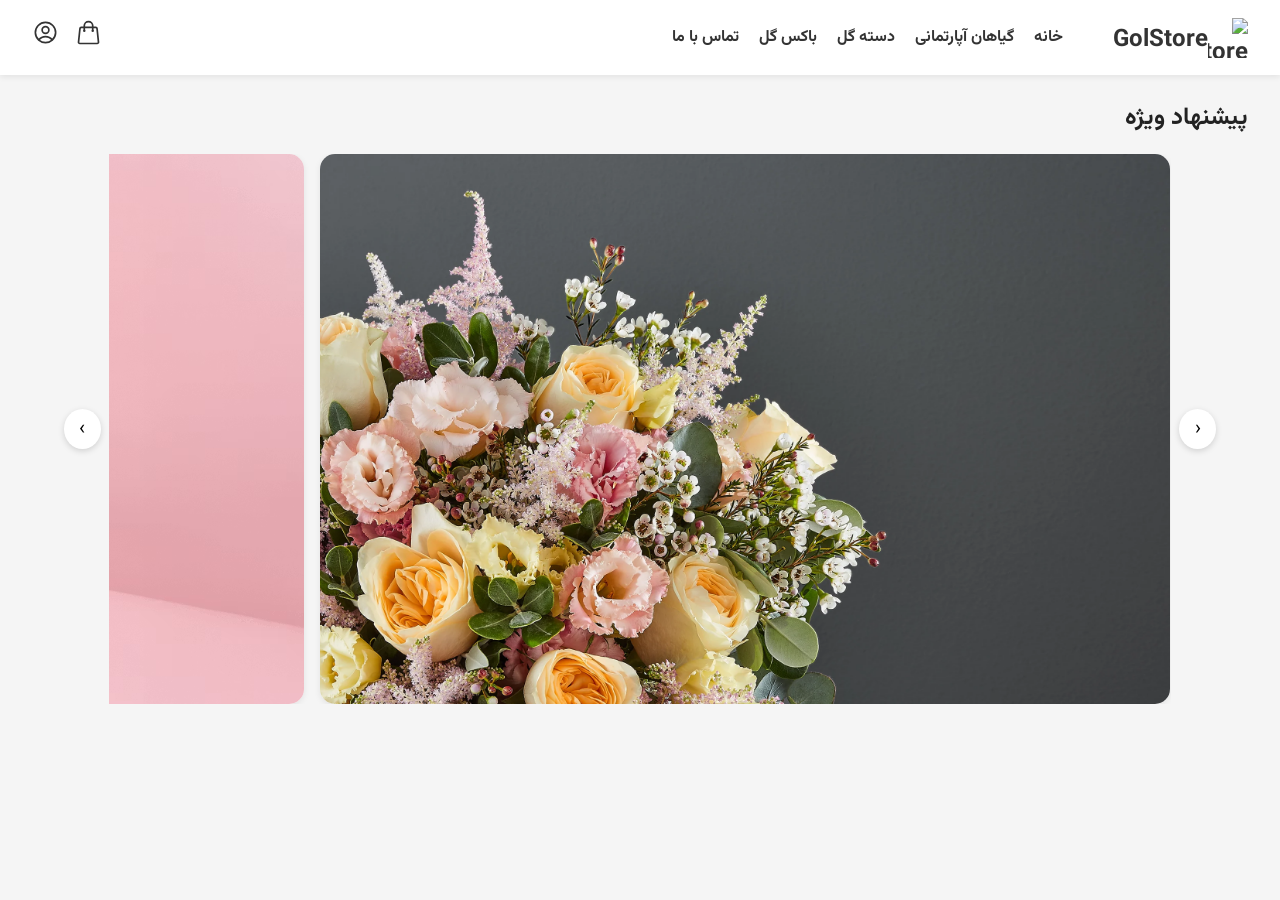
==== frontend/index.html @ 4d9e39e8 "add image" ====
<!DOCTYPE html>
<html lang="fa" dir="rtl">

<head>
   <meta charset="UTF-8">
   <title>GolStore</title>
   <link rel="stylesheet" href="css/style.css">
   <link rel="stylesheet" href="css/header.css">
   <link rel="stylesheet" href="css/slider.css">
</head>

<body id="IndexBody">

   <!-- Header -->
   <div id="header-placeholder"></div>

   <!-- main -->
   <main>
      <h2 class="section-title">پیشنهاد ویژه</h2>

      <div class="slider-wrapper">
         <button id="nextBtn" class="slider-btn">‹</button>

         <div class="slider" id="mySlider">
            <div class="slider-item">
               <img class="slider-img" src="image/poster/55184133551_9d38fe3991_o.jpg" alt="">
            </div>
            <div class="slider-item">
               <img class="slider-img" src="image/poster/floom-mothers-day-banner.png" alt="">
            </div>
            <div class="slider-item">
               <img class="slider-img" src="image/poster/DESKTOP_1.jpg" alt="">
            </div>
            <div class="slider-item">
               <img class="slider-img" src="./image/poster/55184133551_9d38fe3991_o.jpg" alt="">
            </div>
            <div class="slider-item">
               <img class="slider-img" src="./image/poster/55184133551_9d38fe3991_o.jpg" alt="">
            </div>
         </div>

         <button id="prevBtn" class="slider-btn">›</button>
      </div>
   </main>

   <script src="js/main.js"></script>
   <script src="js/slider.js"></script>
</body>

</html>
---- frontend/css/style.css ----
* {
   margin: 0;
   padding: 0;
   box-sizing: border-box;
   font-family: "Vazirmatn", sans-serif;

}

html,
body {
   width: 100%;
   min-height: 100vh;
}

body {
   direction: rtl;
   background-color: #f5f5f5;
   color: #222;
   line-height: 1.6;
}

a {
   text-decoration: none;
   color: inherit;
}

ul,
ol {
   list-style: none;
}

img {
   max-width: 100%;
   display: block;
}

button {
   cursor: pointer;
   border: none;
   font-family: inherit;
}


main {
   padding: 24px 32px;
}



@font-face {
   font-family: "Vazirmatn";
   src: url("../assets/fonts/Vazirmatn-Regular.woff2") format("woff2");
   font-weight: 400;
   font-style: normal;
   font-display: swap;
}

@font-face {
   font-family: "Vazirmatn";
   src: url("../assets/fonts/Vazirmatn-Medium.woff2") format("woff2");
   font-weight: 500;
   font-style: normal;
   font-display: swap;
}

@font-face {
   font-family: "Vazirmatn";
   src: url("../assets/fonts/Vazirmatn-Bold.woff2") format("woff2");
   font-weight: 700;
   font-style: normal;
   font-display: swap;
}
---- frontend/css/header.css ----
.site-header {
   display: flex;
   justify-content: space-between;
   align-items: center;
   padding: 16px 32px;
   background-color: #ffffff;
   box-shadow: 0 2px 6px rgba(0, 0, 0, 0.08);
}

.headerIcons {
   width: 27px;
   height: 27px;
   color: #333333;
   transition: color 0.3s ease;
}

.headerIconsContainer {
   display: flex;
   align-items: center;
   gap: 16px;
}

.headerLogoAndLinkContainer{
   display: flex;
   align-items: center;
   gap: 50px;
}

.headerLinksContainer{
   display: flex;
   align-items: center;
   gap: 20px;
   font-weight: bold;
}

.headerLink{
   font-size: 16px;
   color: #333333;
   transition: color 0.3s ease;
}
.headerLink:hover{
   color: #a90b23;
}

.logoText{
   display: flex;
   align-items: center;
   justify-content: center;
   font-size: 24px;
   font-weight: bold;
   color: #333333;
   padding-top: 5px;
}


.logo{
   display: flex;
   align-items: center;
   align-content: center;
   justify-content: center;
   font-size: 24px;
   font-weight: bold;
   color: #333333;
   display: flex;
   align-items: center;
}
.logo:hover{
   color: #a90b23;
}

.logoImage{
   width: 40px;
   height: 40px;
}
---- frontend/css/slider.css ----
.section-title{
   font-size: 24px;
   font-weight: 700;
}

.slider {
   width: 100%;
   display: flex;
   overflow-x: auto;
   scroll-snap-type: x mandatory;
   gap: 16px;
   padding: 16px 62px;
}

.slider-item {
   flex: 0 0 auto;
   width: 80%;
   height: 550px;
   scroll-snap-align: center;
   background-color: #fff;
   border-radius: 15px;
   box-shadow: 0 2px 6px rgba(0, 0, 0, 0.08);
}

.slider-wrapper {
  display: flex;
  align-items: center;
  gap: 8px;
  padding: 16px 32px;
}

.slider-btn {
  
  width: 40px;
  height: 40px;
  border-radius: 50%;
  background-color: #fff;
  box-shadow: 0 2px 6px rgba(0,0,0,0.15);
  font-size: 20px;
}

.slider {
  padding: 0;
}



/* --------- */



.slider-img{
   width: 100%;
   height: 100%;
   object-fit: cover;
   border-radius: 15px;
}
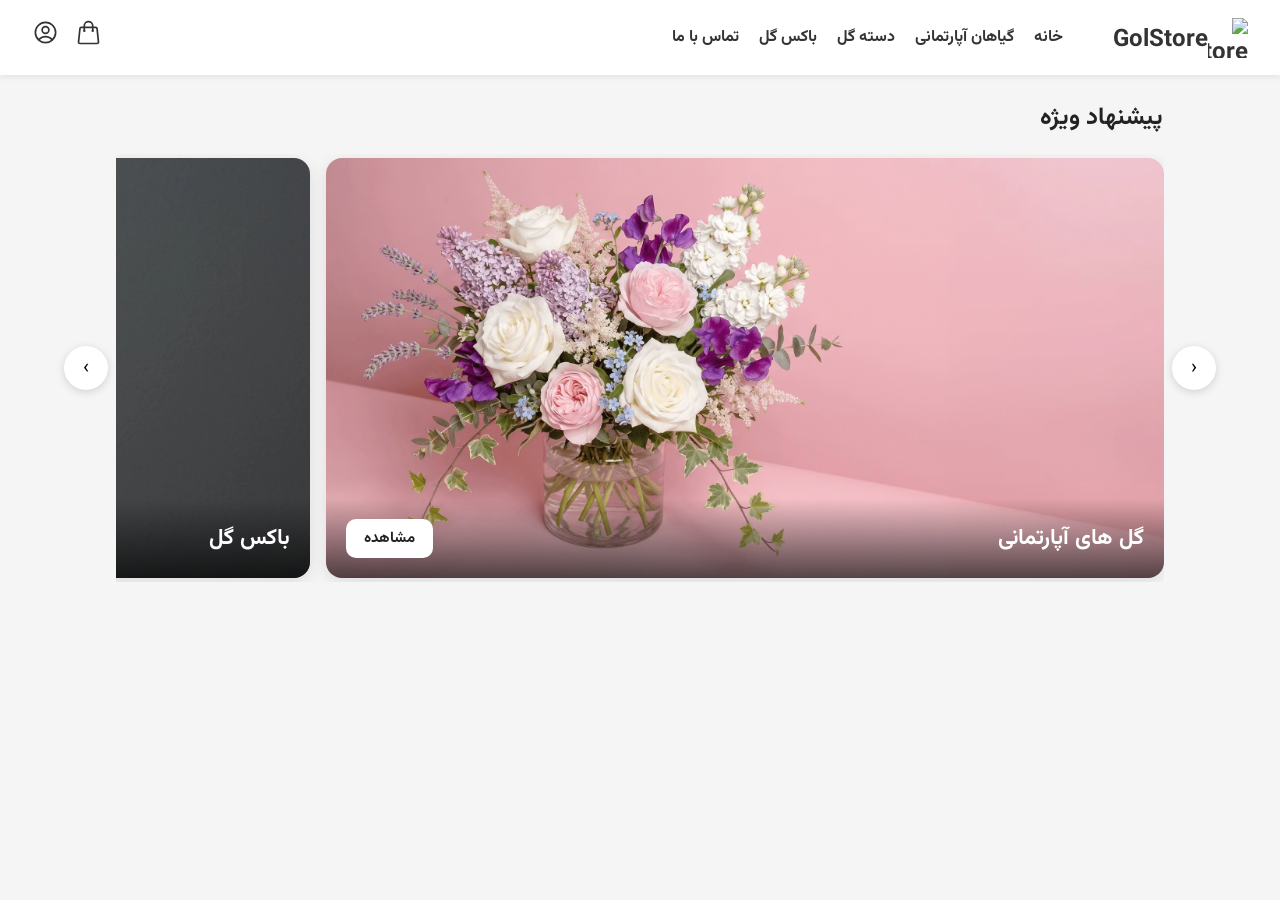
==== commit 690b66b8: "commit" ====
--- a/frontend/index.html
+++ b/frontend/index.html
@@ -17,28 +17,31 @@
    <!-- main -->
    <main>
       <h2 class="section-title">پیشنهاد ویژه</h2>
-
       <div class="slider-wrapper">
          <button id="nextBtn" class="slider-btn">‹</button>
-
          <div class="slider" id="mySlider">
             <div class="slider-item">
-               <img class="slider-img" src="image/poster/55184133551_9d38fe3991_o.jpg" alt="">
+               <img class="slider-img" src="image/poster/1.png" alt="">
+               <div class="slider-item-content">
+                  <p>گل های آپارتمانی</p>
+                  <button class="slider-img-btn">مشاهده</button>
+               </div>
             </div>
             <div class="slider-item">
-               <img class="slider-img" src="image/poster/floom-mothers-day-banner.png" alt="">
+               <img class="slider-img" src="image/poster/2.jpg" alt="">
+               <div class="slider-item-content">
+                  <p>باکس گل</p>
+                  <button class="slider-img-btn">مشاهده</button>
+               </div>
             </div>
             <div class="slider-item">
-               <img class="slider-img" src="image/poster/DESKTOP_1.jpg" alt="">
-            </div>
-            <div class="slider-item">
-               <img class="slider-img" src="./image/poster/55184133551_9d38fe3991_o.jpg" alt="">
-            </div>
-            <div class="slider-item">
-               <img class="slider-img" src="./image/poster/55184133551_9d38fe3991_o.jpg" alt="">
+               <img class="slider-img" src="image/poster/3.png" alt="">
+               <div class="slider-item-content">
+                  <p>همه محصولات</p>
+                  <button class="slider-img-btn">مشاهده</button>
+               </div>
             </div>
          </div>
-
          <button id="prevBtn" class="slider-btn">›</button>
       </div>
    </main>
--- a/frontend/css/slider.css
+++ b/frontend/css/slider.css
@@ -1,25 +1,7 @@
-.section-title{
-   font-size: 24px;
-   font-weight: 700;
-}
-
-.slider {
-   width: 100%;
-   display: flex;
-   overflow-x: auto;
-   scroll-snap-type: x mandatory;
-   gap: 16px;
-   padding: 16px 62px;
-}
-
-.slider-item {
-   flex: 0 0 auto;
-   width: 80%;
-   height: 550px;
-   scroll-snap-align: center;
-   background-color: #fff;
-   border-radius: 15px;
-   box-shadow: 0 2px 6px rgba(0, 0, 0, 0.08);
+.section-title {
+  font-size: 24px;
+  font-weight: 700;
+  padding: 0 85px;
 }
 
 .slider-wrapper {
@@ -29,29 +11,92 @@
   padding: 16px 32px;
 }
 
-.slider-btn {
-  
-  width: 40px;
-  height: 40px;
-  border-radius: 50%;
-  background-color: #fff;
-  box-shadow: 0 2px 6px rgba(0,0,0,0.15);
-  font-size: 20px;
+.slider {
+  width: 100%;
+  display: flex;
+  overflow-x: auto;
+  scroll-snap-type: x mandatory;
+  gap: 16px;
+  padding: 4px 0;
+  scrollbar-width: none; /* فایرفاکس: مخفی کردن اسکرول‌بار */
 }
 
-.slider {
-  padding: 0;
+.slider::-webkit-scrollbar {
+  display: none; /* کروم/سافاری: مخفی کردن اسکرول‌بار */
 }
 
+.slider-item {
+  overflow: hidden;
+  position: relative;
+  flex: 0 0 auto;
+  width: 80%;
+  height: 420px;
+  scroll-snap-align: center;
+  background-color: #fff;
+  border-radius: 16px;
+  box-shadow: 0 4px 16px rgba(0, 0, 0, 0.1);
+  transition: transform 0.3s ease, box-shadow 0.3s ease;
+}
 
+.slider-item:hover {
+  transform: translateY(-4px);
+  box-shadow: 0 8px 24px rgba(0, 0, 0, 0.16);
+}
 
-/* --------- */
+.slider-img {
+  width: 100%;
+  height: 100%;
+  object-fit: cover;
+  display: block;
+}
 
+.slider-item-content {
+  position: absolute;
+  bottom: 0;
+  left: 0;
+  right: 0;
+  display: flex;
+  align-items: center;
+  justify-content: space-between;
+  gap: 12px;
+  padding: 20px;
+  background: linear-gradient(to top, rgba(0, 0, 0, 0.65) 0%, rgba(0, 0, 0, 0) 100%);
+}
 
+.slider-item-content p {
+  font-size: 22px;
+  font-weight: 600;
+  color: #ffffff;
+  margin: 0;
+}
 
-.slider-img{
-   width: 100%;
-   height: 100%;
-   object-fit: cover;
-   border-radius: 15px;
+.slider-img-btn {
+  flex-shrink: 0;
+  background-color: #ffffff;
+  color: #222;
+  font-size: 15px;
+  font-weight: 600;
+  border-radius: 10px;
+  padding: 8px 18px;
+  transition: background-color 0.2s ease;
+}
+
+.slider-img-btn:hover {
+  background-color: #eeeeee;
+}
+
+.slider-btn {
+  flex-shrink: 0;
+  width: 44px;
+  height: 44px;
+  border-radius: 50%;
+  background-color: #ffffff;
+  box-shadow: 0 2px 8px rgba(0, 0, 0, 0.15);
+  font-size: 20px;
+  transition: background-color 0.2s ease, transform 0.15s ease;
+}
+
+.slider-btn:hover {
+  background-color: #f0f0f0;
+  transform: scale(1.05);
 }
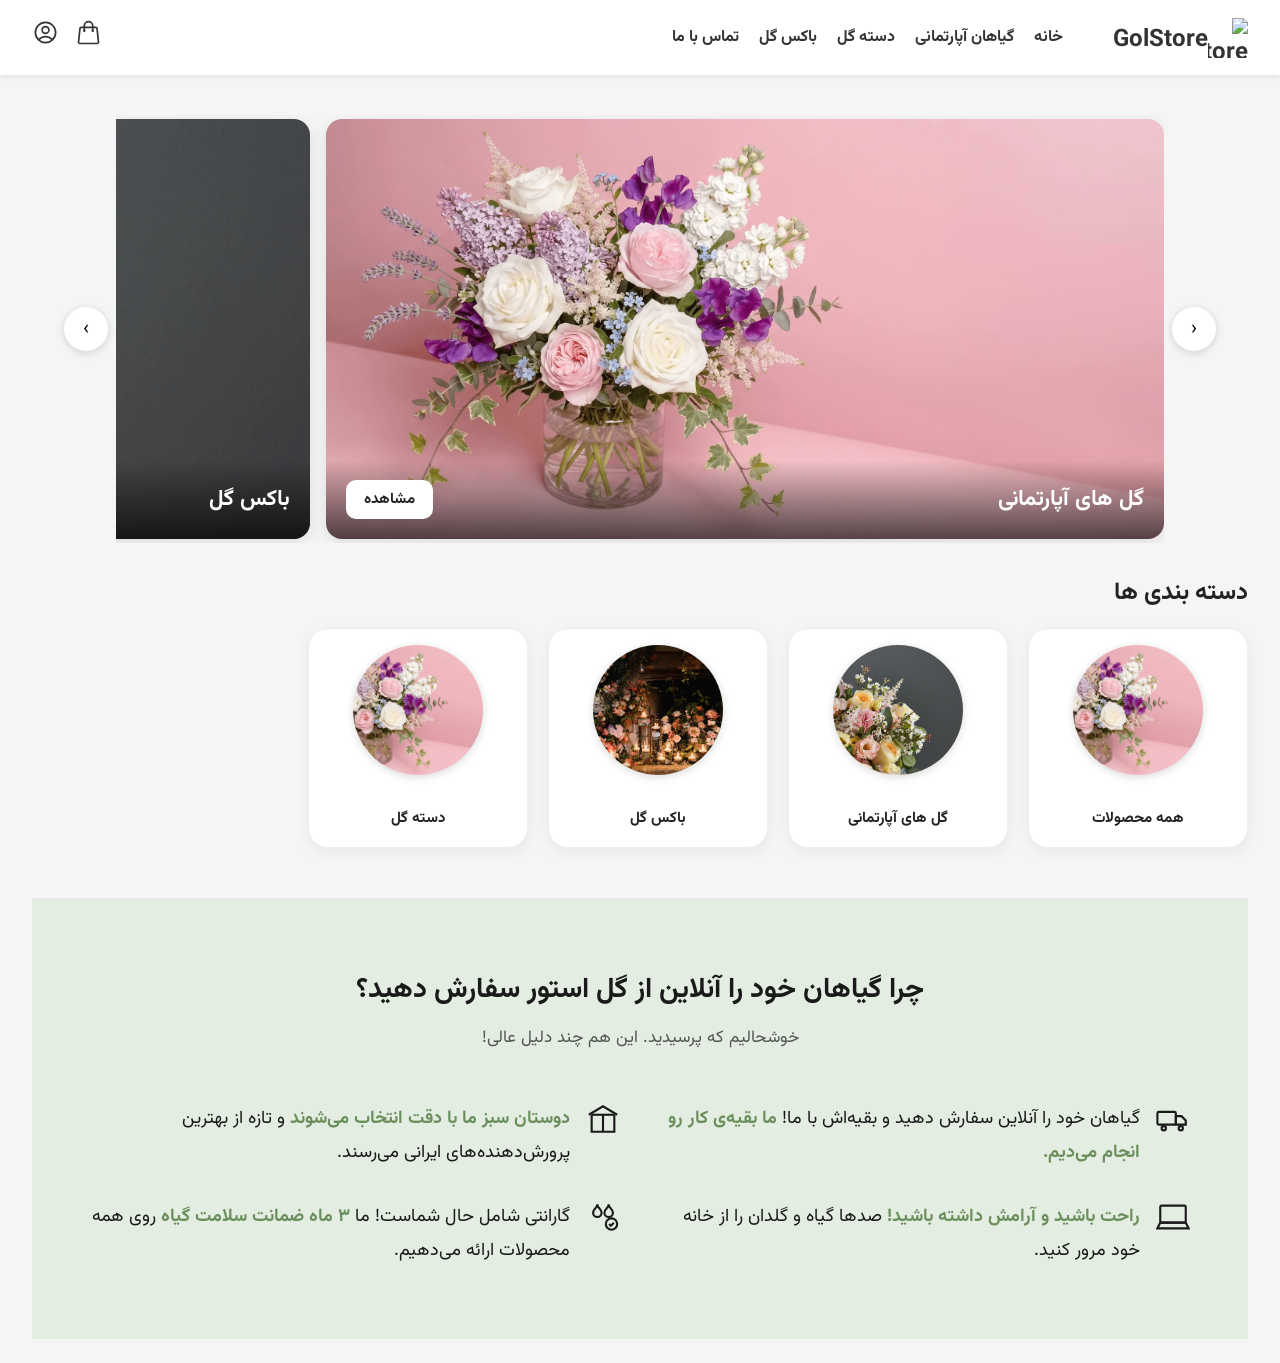
==== commit 79f97718: "commit" ====
--- a/frontend/index.html
+++ b/frontend/index.html
@@ -7,6 +7,8 @@
    <link rel="stylesheet" href="css/style.css">
    <link rel="stylesheet" href="css/header.css">
    <link rel="stylesheet" href="css/slider.css">
+   <link rel="stylesheet" href="css/categories.css">
+   <link rel="stylesheet" href="css/whySection.css">
 </head>
 
 <body id="IndexBody">
@@ -16,7 +18,7 @@
 
    <!-- main -->
    <main>
-      <h2 class="section-title">پیشنهاد ویژه</h2>
+      <!-- slider -->
       <div class="slider-wrapper">
          <button id="nextBtn" class="slider-btn">‹</button>
          <div class="slider" id="mySlider">
@@ -44,6 +46,100 @@
          </div>
          <button id="prevBtn" class="slider-btn">›</button>
       </div>
+
+      <!-- Categories -->
+      <h3 class="section-title">دسته بندی ها</h3>
+      <div class="CategoriesContainer">
+         <div class="category">
+            <img class="CategoriesImg" src="image/poster/1.png" alt="">
+            <p class="CategoriesTitle">همه محصولات</p>
+         </div>
+         <div class="category">
+            <img class="CategoriesImg" src="image/poster/2.jpg" alt="">
+            <p class="CategoriesTitle">گل های آپارتمانی</p>
+         </div>
+         <div class="category">
+            <img class="CategoriesImg" src="image/poster/3.png" alt="">
+            <p class="CategoriesTitle">باکس گل</p>
+         </div>
+         <div class="category">
+            <img class="CategoriesImg" src="image/poster/1.png" alt="">
+            <p class="CategoriesTitle">دسته گل</p>
+         </div>
+      </div>
+
+      <!-- Best-selling -->
+       <div>
+         
+       </div>
+
+      <!-- Why section -->
+      <div class="WhyContainer">
+         <div class="WhyTitle">
+            <h3>چرا گیاهان خود را آنلاین از گل استور سفارش دهید؟</h3>
+            <p>خوشحالیم که پرسیدید. این هم چند دلیل عالی!</p>
+         </div>
+
+         <div class="WhyDescriptionContainer">
+
+            <div class="WhyRow">
+               <div class="WhyItem">
+                  <div class="WhyIcon">
+                     <svg viewBox="0 0 24 24" fill="none" stroke="currentColor" stroke-width="1.5">
+                        <rect x="1" y="7" width="13" height="9" rx="1" />
+                        <path d="M14 10h4l3 3v3h-7z" />
+                        <circle cx="5.5" cy="18.5" r="1.5" />
+                        <circle cx="17.5" cy="18.5" r="1.5" />
+                     </svg>
+                  </div>
+                  <p class="WhyText"> گیاهان خود را آنلاین سفارش دهید و بقیه‌اش با ما! <span
+                        class="highlight">ما بقیه‌ی کار رو انجام می‌دیم.</span></p>
+               </div>
+
+               <div class="WhyItem">
+                  <div class="WhyIcon">
+                     <svg viewBox="0 0 24 24" fill="none" stroke="currentColor" stroke-width="1.5">
+                        <path d="M2 9L12 3l10 6" />
+                        <path d="M4 9v12h16V9" />
+                        <path d="M12 9v12" />
+                        <path d="M4 9h16" />
+                     </svg>
+                  </div>
+                  <p class="WhyText"><span class="highlight">دوستان سبز ما با دقت انتخاب می‌شوند</span> و تازه از بهترین
+                     پرورش‌دهنده‌های ایرانی می‌رسند.</p>
+               </div>
+            </div>
+
+            <div class="WhyRow">
+               <div class="WhyItem">
+                  <div class="WhyIcon">
+                     <svg viewBox="0 0 24 24" fill="none" stroke="currentColor" stroke-width="1.5">
+                        <rect x="3" y="4" width="18" height="12" rx="1" />
+                        <path d="M1 20h22l-2-4H3z" />
+                     </svg>
+                  </div>
+                  <p class="WhyText"><span class="highlight">راحت باشید و آرامش داشته باشید!</span> صدها گیاه و گلدان را
+                     از خانه خود مرور کنید.</p>
+               </div>
+
+               <div class="WhyItem">
+                  <div class="WhyIcon">
+                     <svg viewBox="0 0 24 24" fill="none" stroke="currentColor" stroke-width="1.5">
+                        <path d="M8 3c0 3-3 3-3 6a3 3 0 006 0c0-3-3-3-3-6z" />
+                        <path d="M16 3c0 3-3 3-3 6a3 3 0 006 0c0-3-3-3-3-6z" />
+                        <circle cx="18" cy="17" r="4" />
+                        <path d="M16.3 17l1.2 1.2 2.2-2.2" />
+                     </svg>
+                  </div>
+                  <p class="WhyText">گارانتی شامل حال شماست! ما <span class="highlight">۳ ماه ضمانت سلامت گیاه</span>
+                     روی همه محصولات ارائه می‌دهیم.</p>
+               </div>
+            </div>
+
+         </div>
+      </div>
+
+
    </main>
 
    <script src="js/main.js"></script>
--- a/frontend/css/style.css
+++ b/frontend/css/style.css
@@ -45,6 +45,11 @@
    padding: 24px 32px;
 }
 
+.section-title {
+  font-size: 24px;
+  font-weight: 700;
+  padding: 15px 0;
+}
 
 
 @font-face {
--- a/frontend/css/slider.css
+++ b/frontend/css/slider.css
@@ -1,8 +1,4 @@
-.section-title {
-  font-size: 24px;
-  font-weight: 700;
-  padding: 0 85px;
-}
+
 
 .slider-wrapper {
   display: flex;
--- a/frontend/css/categories.css
+++ b/frontend/css/categories.css
@@ -0,0 +1,42 @@
+.CategoriesContainer {
+   display: flex;
+   flex-wrap: wrap;
+   gap: 20px;
+   justify-content: start;
+}
+
+.category {
+   background: #fff;
+   border: 1px solid #eee;
+   border-radius: 20px;
+   width: 220px;
+   height: 220px;
+   display: flex;
+   flex-direction: column;
+   justify-content: space-around;
+   align-items: center;
+   box-shadow: 0 4px 15px rgba(0, 0, 0, 0.06);
+   transition: transform 0.25s ease, box-shadow 0.25s ease;
+}
+
+.category:hover {
+   transform: translateY(-6px);
+   box-shadow: 0 10px 25px rgba(0, 0, 0, 0.12);
+}
+
+.CategoriesImg {
+   border: none;
+   object-fit: cover;
+   width: 130px;
+   height: 130px;
+   border-radius: 50%;
+   box-shadow: 0 2px 8px rgba(0, 0, 0, 0.15);
+}
+
+.CategoriesTitle {
+   text-align: center;
+   font-weight: 600;
+   font-size: 15px;
+   color: #222;
+   margin: 0;
+}
--- a/frontend/css/whySection.css
+++ b/frontend/css/whySection.css
@@ -0,0 +1,69 @@
+.WhyContainer {
+   direction: rtl;
+   background: #e3ede2;
+   padding: 70px 30px;
+   text-align: center;
+   margin-top: 50px;
+}
+
+.WhyTitle h3 {
+   font-size: 28px;
+   font-weight: 800;
+   color: #1a1a1a;
+   margin-bottom: 12px;
+}
+
+.WhyTitle p {
+   color: #555;
+   font-size: 17px;
+   margin-bottom: 50px;
+}
+
+.WhyDescriptionContainer {
+   max-width: 1100px;
+   margin: 0 auto;
+   display: flex;
+   flex-direction: column;
+   gap: 30px;
+}
+
+.WhyRow {
+   display: flex;
+   justify-content: space-between;
+   gap: 40px;
+   flex-wrap: wrap;
+}
+
+.WhyItem {
+   flex: 1;
+   min-width: 280px;
+   display: flex;
+   align-items: flex-start;
+   gap: 16px;
+   text-align: right;
+}
+
+.WhyIcon {
+   flex-shrink: 0;
+   width: 34px;
+   height: 34px;
+   color: #1a1a1a;
+}
+
+.WhyIcon svg {
+   width: 100%;
+   height: 100%;
+}
+
+.WhyText {
+   font-size: 18px;
+   line-height: 1.9;
+   color: #1a1a1a;
+   margin: 0;
+}
+
+.highlight {
+   color: #6b8f5c;
+   font-weight: 700;
+}
+
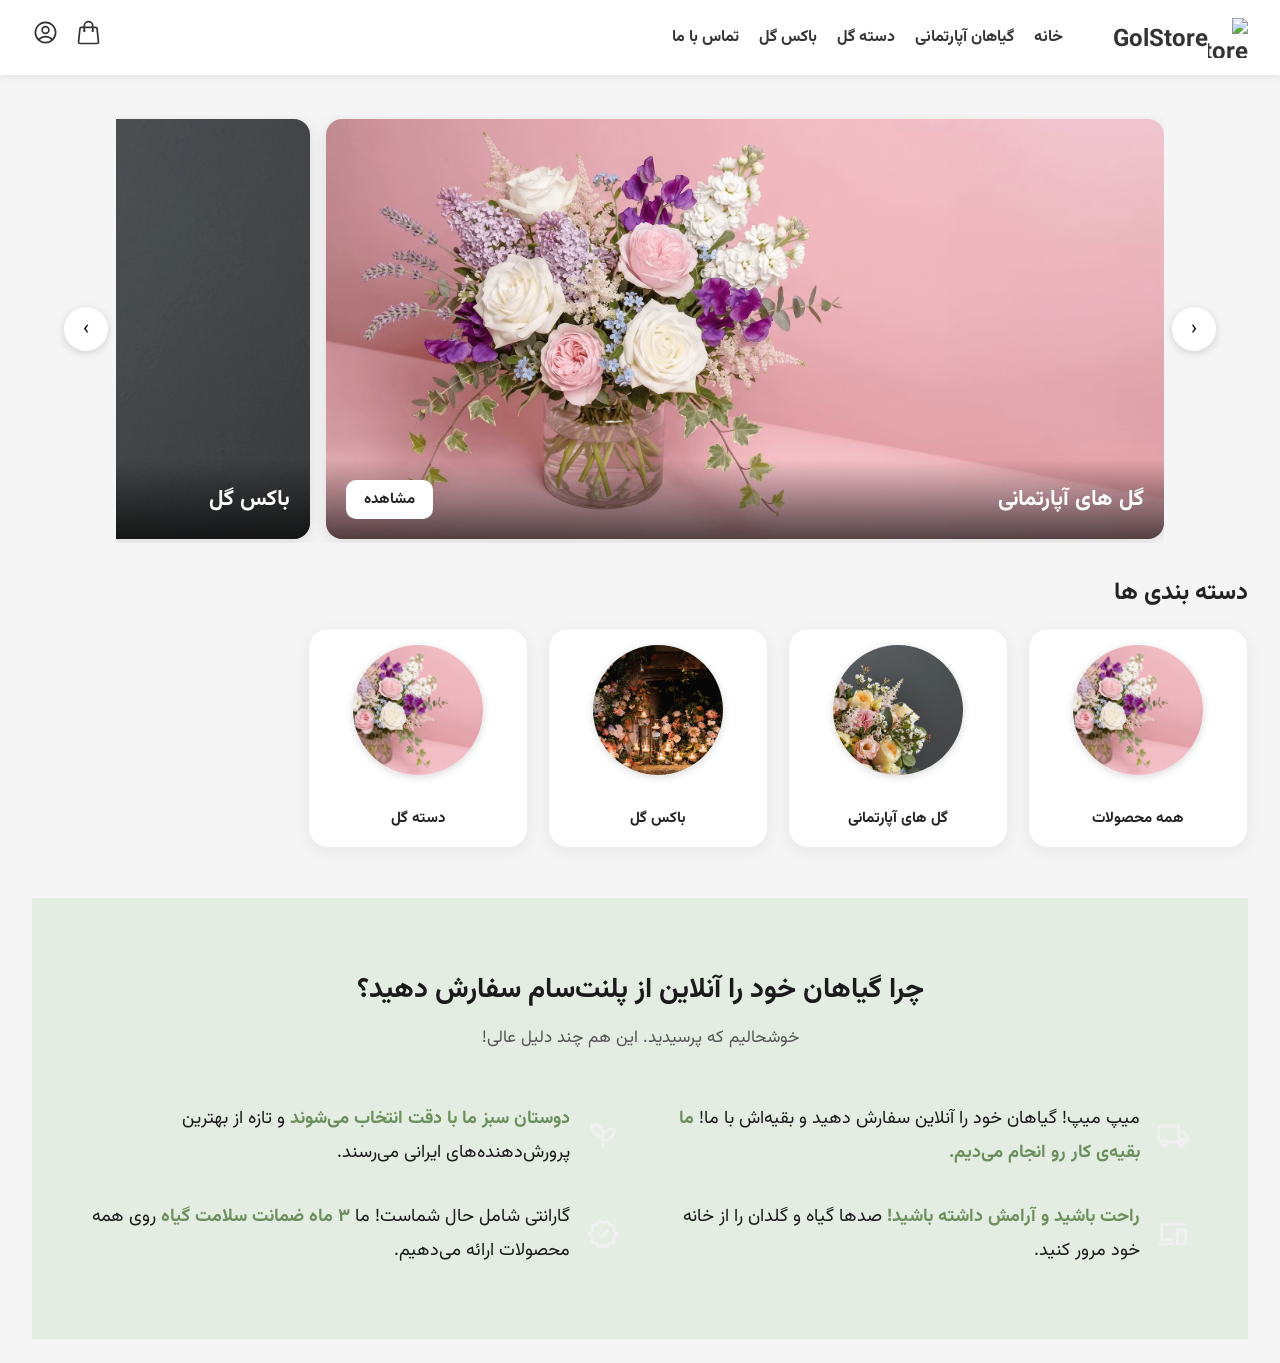
==== commit 5ae38f19: "ذخووهف" ====
--- a/frontend/index.html
+++ b/frontend/index.html
@@ -69,14 +69,14 @@
       </div>
 
       <!-- Best-selling -->
-       <div>
-         
-       </div>
+      <div>
+
+      </div>
 
       <!-- Why section -->
       <div class="WhyContainer">
          <div class="WhyTitle">
-            <h3>چرا گیاهان خود را آنلاین از گل استور سفارش دهید؟</h3>
+            <h3>چرا گیاهان خود را آنلاین از پلنت‌سام سفارش دهید؟</h3>
             <p>خوشحالیم که پرسیدید. این هم چند دلیل عالی!</p>
          </div>
 
@@ -84,27 +84,13 @@
 
             <div class="WhyRow">
                <div class="WhyItem">
-                  <div class="WhyIcon">
-                     <svg viewBox="0 0 24 24" fill="none" stroke="currentColor" stroke-width="1.5">
-                        <rect x="1" y="7" width="13" height="9" rx="1" />
-                        <path d="M14 10h4l3 3v3h-7z" />
-                        <circle cx="5.5" cy="18.5" r="1.5" />
-                        <circle cx="17.5" cy="18.5" r="1.5" />
-                     </svg>
-                  </div>
-                  <p class="WhyText"> گیاهان خود را آنلاین سفارش دهید و بقیه‌اش با ما! <span
+                  <img class="WhyIcon" src="image/icons/local_shipping_24dp_F0F0F0_FILL0_wght400_GRAD0_opsz24.svg" alt="ارسال">
+                  <p class="WhyText">میپ میپ! گیاهان خود را آنلاین سفارش دهید و بقیه‌اش با ما! <span
                         class="highlight">ما بقیه‌ی کار رو انجام می‌دیم.</span></p>
                </div>
 
                <div class="WhyItem">
-                  <div class="WhyIcon">
-                     <svg viewBox="0 0 24 24" fill="none" stroke="currentColor" stroke-width="1.5">
-                        <path d="M2 9L12 3l10 6" />
-                        <path d="M4 9v12h16V9" />
-                        <path d="M12 9v12" />
-                        <path d="M4 9h16" />
-                     </svg>
-                  </div>
+                  <img class="WhyIcon" src="image/icons/psychiatry_24dp_F0F0F0_FILL0_wght400_GRAD0_opsz24.svg" alt="گیاه">
                   <p class="WhyText"><span class="highlight">دوستان سبز ما با دقت انتخاب می‌شوند</span> و تازه از بهترین
                      پرورش‌دهنده‌های ایرانی می‌رسند.</p>
                </div>
@@ -112,25 +98,13 @@
 
             <div class="WhyRow">
                <div class="WhyItem">
-                  <div class="WhyIcon">
-                     <svg viewBox="0 0 24 24" fill="none" stroke="currentColor" stroke-width="1.5">
-                        <rect x="3" y="4" width="18" height="12" rx="1" />
-                        <path d="M1 20h22l-2-4H3z" />
-                     </svg>
-                  </div>
+                  <img class="WhyIcon" src="image/icons/devices_24dp_F0F0F0_FILL0_wght400_GRAD0_opsz24.svg" alt="مرور آنلاین">
                   <p class="WhyText"><span class="highlight">راحت باشید و آرامش داشته باشید!</span> صدها گیاه و گلدان را
                      از خانه خود مرور کنید.</p>
                </div>
 
                <div class="WhyItem">
-                  <div class="WhyIcon">
-                     <svg viewBox="0 0 24 24" fill="none" stroke="currentColor" stroke-width="1.5">
-                        <path d="M8 3c0 3-3 3-3 6a3 3 0 006 0c0-3-3-3-3-6z" />
-                        <path d="M16 3c0 3-3 3-3 6a3 3 0 006 0c0-3-3-3-3-6z" />
-                        <circle cx="18" cy="17" r="4" />
-                        <path d="M16.3 17l1.2 1.2 2.2-2.2" />
-                     </svg>
-                  </div>
+                  <img class="WhyIcon" src="image/icons/verified_24dp_F0F0F0_FILL0_wght400_GRAD0_opsz24.svg" alt="گارانتی">
                   <p class="WhyText">گارانتی شامل حال شماست! ما <span class="highlight">۳ ماه ضمانت سلامت گیاه</span>
                      روی همه محصولات ارائه می‌دهیم.</p>
                </div>
--- a/frontend/css/whySection.css
+++ b/frontend/css/whySection.css
@@ -38,9 +38,10 @@
    flex: 1;
    min-width: 280px;
    display: flex;
-   align-items: flex-start;
+   align-items: center;
    gap: 16px;
    text-align: right;
+   color: black;
 }
 
 .WhyIcon {
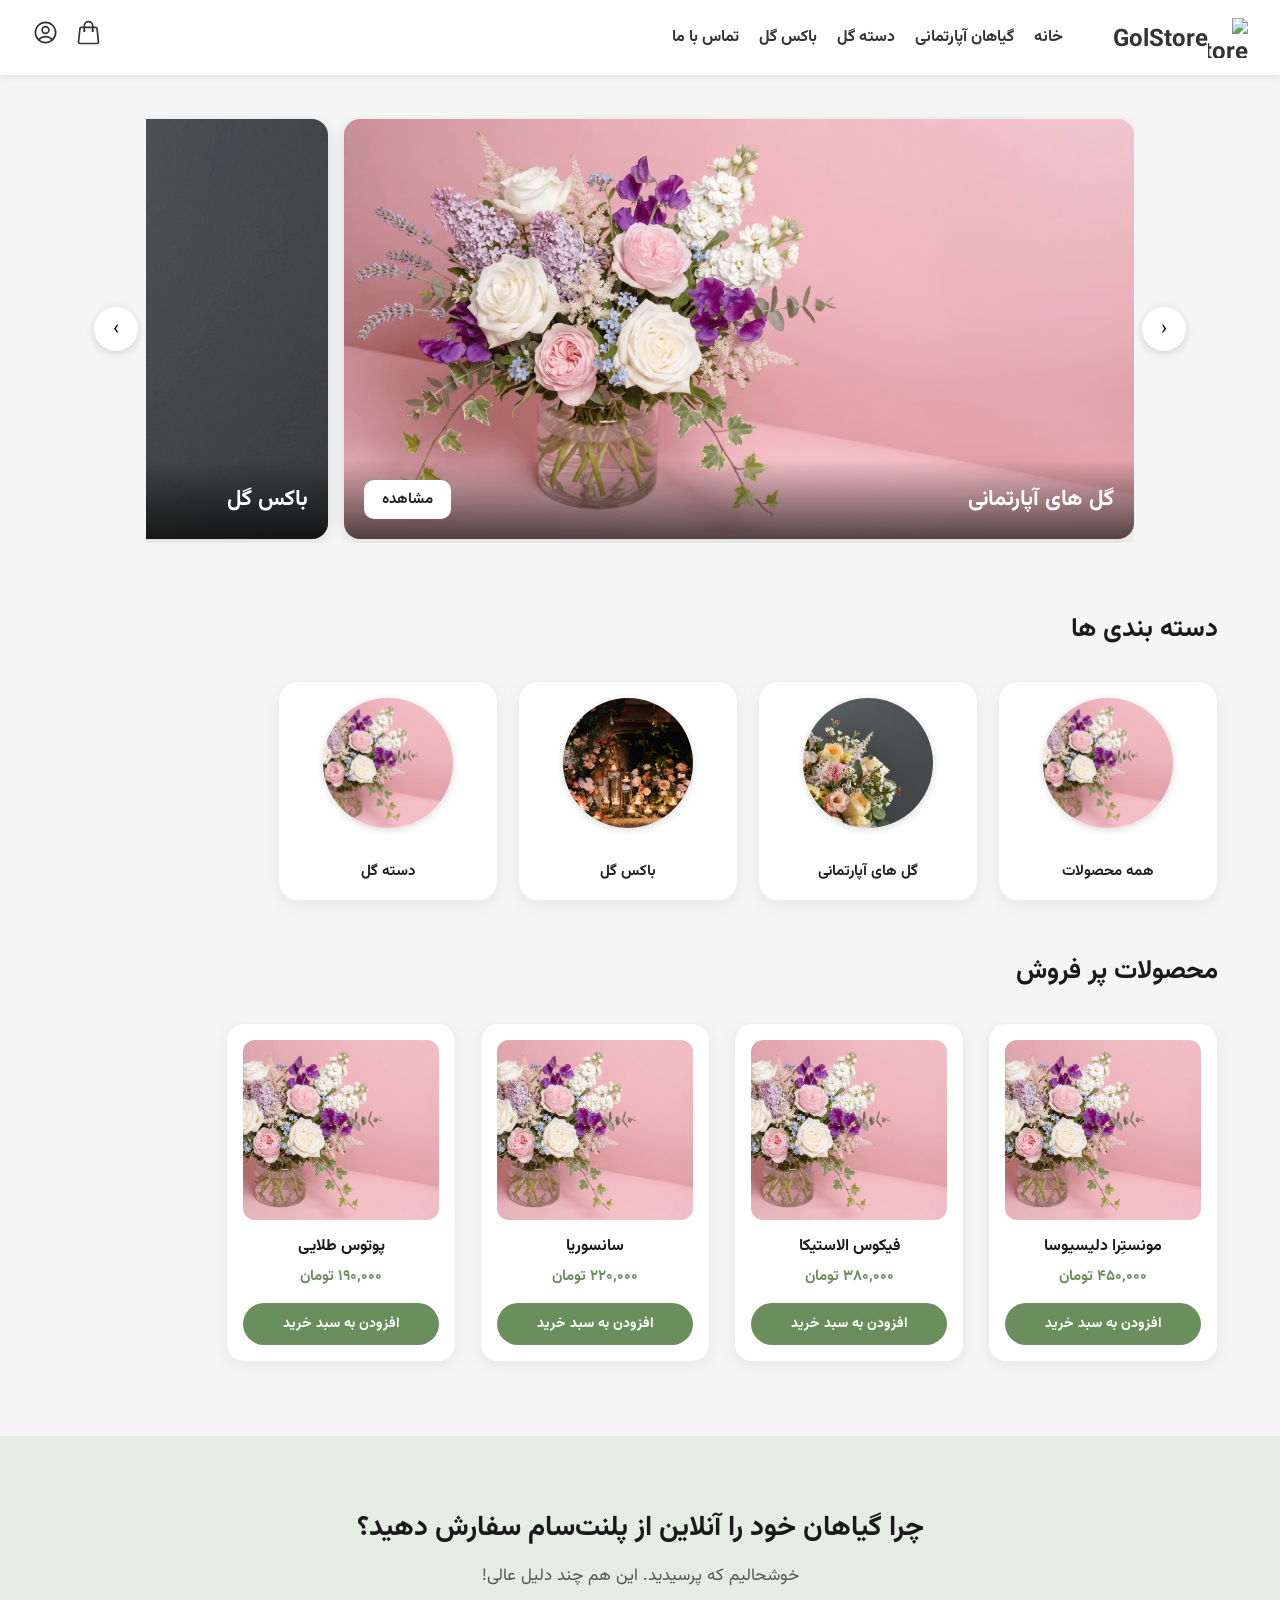
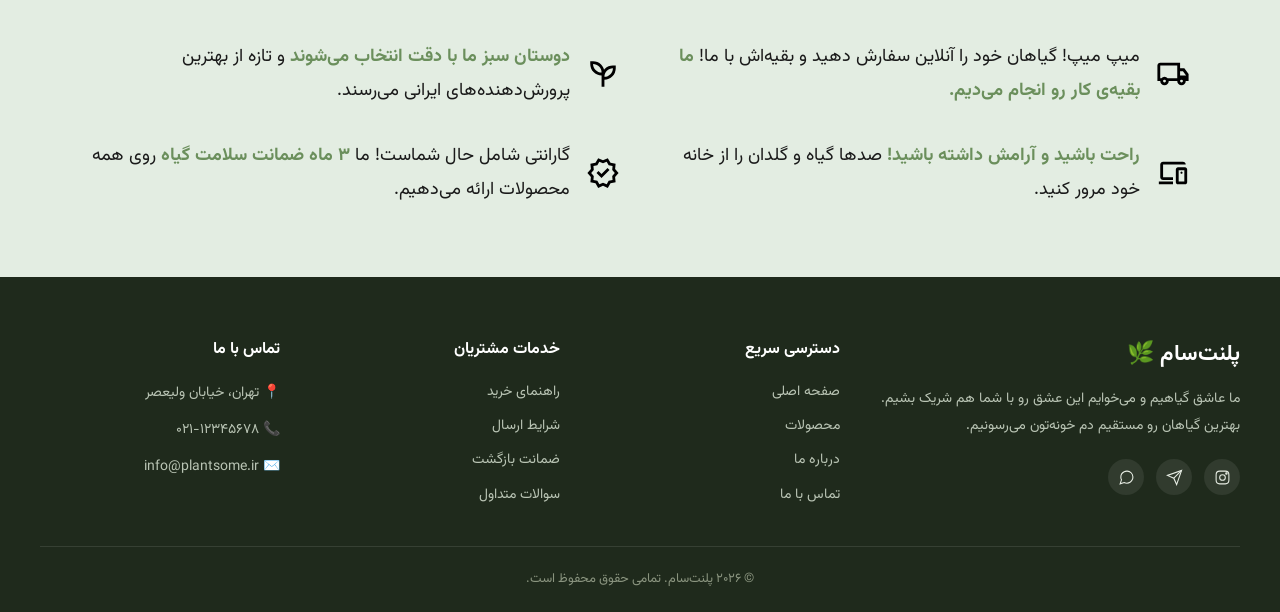
==== commit 5a4d11b5: "commit" ====
--- a/frontend/index.html
+++ b/frontend/index.html
@@ -9,6 +9,8 @@
    <link rel="stylesheet" href="css/slider.css">
    <link rel="stylesheet" href="css/categories.css">
    <link rel="stylesheet" href="css/whySection.css">
+   <link rel="stylesheet" href="css/Best-selling.css">
+   <link rel="stylesheet" href="css/footer.css">
 </head>
 
 <body id="IndexBody">
@@ -18,58 +20,93 @@
 
    <!-- main -->
    <main>
-      <!-- slider -->
-      <div class="slider-wrapper">
-         <button id="nextBtn" class="slider-btn">‹</button>
-         <div class="slider" id="mySlider">
-            <div class="slider-item">
-               <img class="slider-img" src="image/poster/1.png" alt="">
-               <div class="slider-item-content">
-                  <p>گل های آپارتمانی</p>
-                  <button class="slider-img-btn">مشاهده</button>
+      <div class="container">
+         <!-- slider -->
+         <div class="slider-wrapper">
+            <button id="nextBtn" class="slider-btn">‹</button>
+            <div class="slider" id="mySlider">
+               <div class="slider-item">
+                  <img class="slider-img" src="image/poster/1.png" alt="">
+                  <div class="slider-item-content">
+                     <p>گل های آپارتمانی</p>
+                     <button class="slider-img-btn">مشاهده</button>
+                  </div>
+               </div>
+               <div class="slider-item">
+                  <img class="slider-img" src="image/poster/2.jpg" alt="">
+                  <div class="slider-item-content">
+                     <p>باکس گل</p>
+                     <button class="slider-img-btn">مشاهده</button>
+                  </div>
+               </div>
+               <div class="slider-item">
+                  <img class="slider-img" src="image/poster/3.png" alt="">
+                  <div class="slider-item-content">
+                     <p>همه محصولات</p>
+                     <button class="slider-img-btn">مشاهده</button>
+                  </div>
                </div>
             </div>
-            <div class="slider-item">
-               <img class="slider-img" src="image/poster/2.jpg" alt="">
-               <div class="slider-item-content">
-                  <p>باکس گل</p>
-                  <button class="slider-img-btn">مشاهده</button>
-               </div>
+            <button id="prevBtn" class="slider-btn">›</button>
+         </div>
+
+         <!-- Categories -->
+         <h3 class="section-title">دسته بندی ها</h3>
+         <div class="CategoriesContainer">
+            <div class="category">
+               <img class="CategoriesImg" src="image/poster/1.png" alt="">
+               <p class="CategoriesTitle">همه محصولات</p>
             </div>
-            <div class="slider-item">
-               <img class="slider-img" src="image/poster/3.png" alt="">
-               <div class="slider-item-content">
-                  <p>همه محصولات</p>
-                  <button class="slider-img-btn">مشاهده</button>
-               </div>
+            <div class="category">
+               <img class="CategoriesImg" src="image/poster/2.jpg" alt="">
+               <p class="CategoriesTitle">گل های آپارتمانی</p>
+            </div>
+            <div class="category">
+               <img class="CategoriesImg" src="image/poster/3.png" alt="">
+               <p class="CategoriesTitle">باکس گل</p>
+            </div>
+            <div class="category">
+               <img class="CategoriesImg" src="image/poster/1.png" alt="">
+               <p class="CategoriesTitle">دسته گل</p>
             </div>
          </div>
-         <button id="prevBtn" class="slider-btn">›</button>
-      </div>
 
-      <!-- Categories -->
-      <h3 class="section-title">دسته بندی ها</h3>
-      <div class="CategoriesContainer">
-         <div class="category">
-            <img class="CategoriesImg" src="image/poster/1.png" alt="">
-            <p class="CategoriesTitle">همه محصولات</p>
+         <!-- Best-selling -->
+         <div class="ProductsContainer">
+            <h3 class="section-title">محصولات پر فروش</h3>
+
+            <div class="ProductsGrid">
+
+               <div class="ProductCard">
+                  <img class="ProductImg" src="image/poster/1.png" alt="نام محصول">
+                  <p class="ProductName">مونستِرا دلیسیوسا</p>
+                  <p class="ProductPrice">۴۵۰,۰۰۰ تومان</p>
+                  <button class="AddToCartBtn">افزودن به سبد خرید</button>
+               </div>
+
+               <div class="ProductCard">
+                  <img class="ProductImg" src="image/poster/1.png" alt="نام محصول">
+                  <p class="ProductName">فیکوس الاستیکا</p>
+                  <p class="ProductPrice">۳۸۰,۰۰۰ تومان</p>
+                  <button class="AddToCartBtn">افزودن به سبد خرید</button>
+               </div>
+
+               <div class="ProductCard">
+                  <img class="ProductImg" src="image/poster/1.png" alt="نام محصول">
+                  <p class="ProductName">سانسوریا</p>
+                  <p class="ProductPrice">۲۲۰,۰۰۰ تومان</p>
+                  <button class="AddToCartBtn">افزودن به سبد خرید</button>
+               </div>
+
+               <div class="ProductCard">
+                  <img class="ProductImg" src="image/poster/1.png" alt="نام محصول">
+                  <p class="ProductName">پوتوس طلایی</p>
+                  <p class="ProductPrice">۱۹۰,۰۰۰ تومان</p>
+                  <button class="AddToCartBtn">افزودن به سبد خرید</button>
+               </div>
+
+            </div>
          </div>
-         <div class="category">
-            <img class="CategoriesImg" src="image/poster/2.jpg" alt="">
-            <p class="CategoriesTitle">گل های آپارتمانی</p>
-         </div>
-         <div class="category">
-            <img class="CategoriesImg" src="image/poster/3.png" alt="">
-            <p class="CategoriesTitle">باکس گل</p>
-         </div>
-         <div class="category">
-            <img class="CategoriesImg" src="image/poster/1.png" alt="">
-            <p class="CategoriesTitle">دسته گل</p>
-         </div>
-      </div>
-
-      <!-- Best-selling -->
-      <div>
 
       </div>
 
@@ -84,13 +121,15 @@
 
             <div class="WhyRow">
                <div class="WhyItem">
-                  <img class="WhyIcon" src="image/icons/local_shipping_24dp_F0F0F0_FILL0_wght400_GRAD0_opsz24.svg" alt="ارسال">
+                  <img class="WhyIcon" src="image/icons/local_shipping_24dp_F0F0F0_FILL0_wght400_GRAD0_opsz24.svg"
+                     alt="ارسال">
                   <p class="WhyText">میپ میپ! گیاهان خود را آنلاین سفارش دهید و بقیه‌اش با ما! <span
                         class="highlight">ما بقیه‌ی کار رو انجام می‌دیم.</span></p>
                </div>
 
                <div class="WhyItem">
-                  <img class="WhyIcon" src="image/icons/psychiatry_24dp_F0F0F0_FILL0_wght400_GRAD0_opsz24.svg" alt="گیاه">
+                  <img class="WhyIcon" src="image/icons/psychiatry_24dp_F0F0F0_FILL0_wght400_GRAD0_opsz24.svg"
+                     alt="گیاه">
                   <p class="WhyText"><span class="highlight">دوستان سبز ما با دقت انتخاب می‌شوند</span> و تازه از بهترین
                      پرورش‌دهنده‌های ایرانی می‌رسند.</p>
                </div>
@@ -98,13 +137,15 @@
 
             <div class="WhyRow">
                <div class="WhyItem">
-                  <img class="WhyIcon" src="image/icons/devices_24dp_F0F0F0_FILL0_wght400_GRAD0_opsz24.svg" alt="مرور آنلاین">
+                  <img class="WhyIcon" src="image/icons/devices_24dp_F0F0F0_FILL0_wght400_GRAD0_opsz24.svg"
+                     alt="مرور آنلاین">
                   <p class="WhyText"><span class="highlight">راحت باشید و آرامش داشته باشید!</span> صدها گیاه و گلدان را
                      از خانه خود مرور کنید.</p>
                </div>
 
                <div class="WhyItem">
-                  <img class="WhyIcon" src="image/icons/verified_24dp_F0F0F0_FILL0_wght400_GRAD0_opsz24.svg" alt="گارانتی">
+                  <img class="WhyIcon" src="image/icons/verified_24dp_F0F0F0_FILL0_wght400_GRAD0_opsz24.svg"
+                     alt="گارانتی">
                   <p class="WhyText">گارانتی شامل حال شماست! ما <span class="highlight">۳ ماه ضمانت سلامت گیاه</span>
                      روی همه محصولات ارائه می‌دهیم.</p>
                </div>
@@ -113,8 +154,11 @@
          </div>
       </div>
 
+   </main>
 
-   </main>
+
+   <!-- Footer -->
+   <div id="SiteFooter"></div>
 
    <script src="js/main.js"></script>
    <script src="js/slider.js"></script>
--- a/frontend/css/style.css
+++ b/frontend/css/style.css
@@ -40,15 +40,19 @@
    font-family: inherit;
 }
 
-
-main {
-   padding: 24px 32px;
+.container {
+   padding: 24px 62px;
 }
 
 .section-title {
-  font-size: 24px;
-  font-weight: 700;
-  padding: 15px 0;
+   font-size: 24px;
+   text-align: right;
+   font-weight: 700;
+   padding: 50px 0 0px 0;
+   font-size: 26px;
+   font-weight: 700;
+   color: #1a1a1a;
+   margin-bottom: 30px;
 }
 
 
@@ -74,6 +78,4 @@
    font-weight: 700;
    font-style: normal;
    font-display: swap;
-}
-
-
+}
--- a/frontend/css/categories.css
+++ b/frontend/css/categories.css
@@ -1,6 +1,5 @@
 .CategoriesContainer {
    display: flex;
-   flex-wrap: wrap;
    gap: 20px;
    justify-content: start;
 }
--- a/frontend/css/Best-selling.css
+++ b/frontend/css/Best-selling.css
@@ -0,0 +1,66 @@
+
+
+.ProductsGrid {
+   display: flex;
+   flex-wrap: wrap;
+   justify-content: start;
+   gap: 24px;
+ 
+}
+
+.ProductCard {
+   background: #fff;
+   border: 1px solid #eee;
+   border-radius: 18px;
+   width: 230px;
+   padding: 16px;
+   display: flex;
+   flex-direction: column;
+   align-items: center;
+   box-shadow: 0 4px 15px rgba(0, 0, 0, 0.06);
+   transition: transform 0.25s ease, box-shadow 0.25s ease;
+}
+
+.ProductCard:hover {
+   transform: translateY(-6px);
+   box-shadow: 0 10px 25px rgba(0, 0, 0, 0.12);
+}
+
+.ProductImg {
+   width: 100%;
+   height: 180px;
+   object-fit: cover;
+   border-radius: 12px;
+   margin-bottom: 14px;
+}
+
+.ProductName {
+   font-size: 16px;
+   font-weight: 600;
+   color: #1a1a1a;
+   margin: 0 0 6px;
+}
+
+.ProductPrice {
+   font-size: 15px;
+   font-weight: 700;
+   color: #6b8f5c;
+   margin: 0 0 14px;
+}
+
+.AddToCartBtn {
+   width: 100%;
+   padding: 10px 0;
+   background: #6b8f5c;
+   color: #fff;
+   border: none;
+   border-radius: 999px;
+   font-size: 14px;
+   font-weight: 600;
+   cursor: pointer;
+   transition: background 0.2s ease;
+}
+
+.AddToCartBtn:hover {
+   background: #587349;
+}
--- a/frontend/css/footer.css
+++ b/frontend/css/footer.css
@@ -0,0 +1,108 @@
+.SiteFooter {
+   direction: rtl;
+   background: #1f2a1c;
+   color: #e7ede4;
+   padding: 60px 30px 0;
+   font-size: 14px;
+}
+
+.FooterTop {
+   max-width: 1200px;
+   margin: 0 auto;
+   display: flex;
+   flex-wrap: wrap;
+   justify-content: space-between;
+   gap: 40px;
+   padding-bottom: 40px;
+   border-bottom: 1px solid rgba(255, 255, 255, 0.1);
+}
+
+.FooterCol {
+   flex: 1;
+   min-width: 200px;
+}
+
+.FooterBrand {
+   flex: 1.5;
+   min-width: 260px;
+}
+
+.FooterLogo {
+   font-size: 22px;
+   font-weight: 800;
+   color: #fff;
+   margin: 0 0 14px;
+}
+
+.FooterDesc {
+   color: #b9c4b4;
+   line-height: 1.9;
+   margin: 0 0 20px;
+}
+
+.FooterSocial {
+   display: flex;
+   gap: 12px;
+}
+
+.SocialIcon {
+   width: 36px;
+   height: 36px;
+   border-radius: 50%;
+   background: rgba(255, 255, 255, 0.08);
+   display: flex;
+   align-items: center;
+   justify-content: center;
+   color: #e7ede4;
+   transition: background 0.2s ease, transform 0.2s ease;
+}
+
+.SocialIcon svg {
+   width: 17px;
+   height: 17px;
+}
+
+.SocialIcon:hover {
+   background: #6b8f5c;
+   transform: translateY(-3px);
+}
+
+.FooterTitle {
+   color: #fff;
+   font-size: 16px;
+   font-weight: 700;
+   margin: 0 0 18px;
+}
+
+.FooterLinks {
+   list-style: none;
+   padding: 0;
+   margin: 0;
+   display: flex;
+   flex-direction: column;
+   gap: 12px;
+}
+
+.FooterLinks a {
+   color: #b9c4b4;
+   text-decoration: none;
+   transition: color 0.2s ease;
+}
+
+.FooterLinks a:hover {
+   color: #8fbb7d;
+}
+
+.FooterContact li {
+   color: #b9c4b4;
+   line-height: 1.8;
+}
+
+.FooterBottom {
+   max-width: 1200px;
+   margin: 0 auto;
+   padding: 22px 0;
+   text-align: center;
+   color: #8a947f;
+   font-size: 13px;
+}
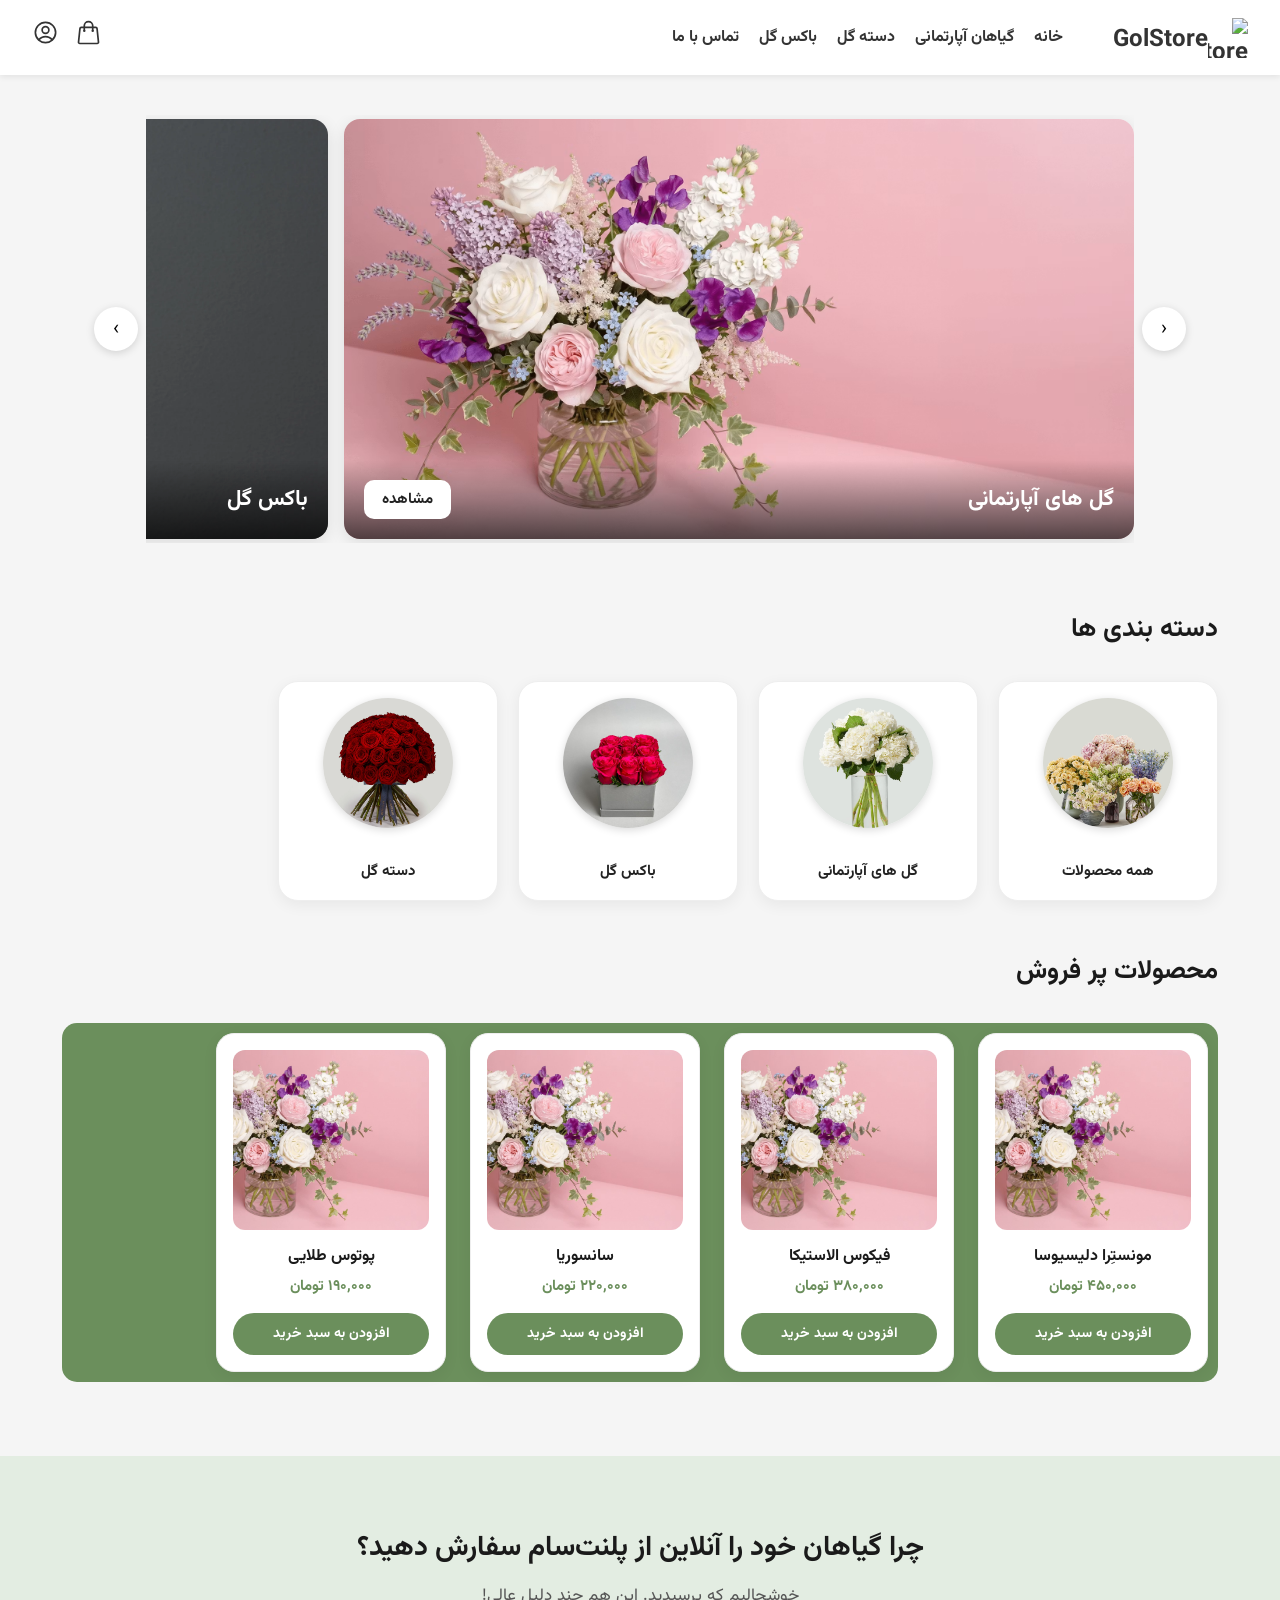
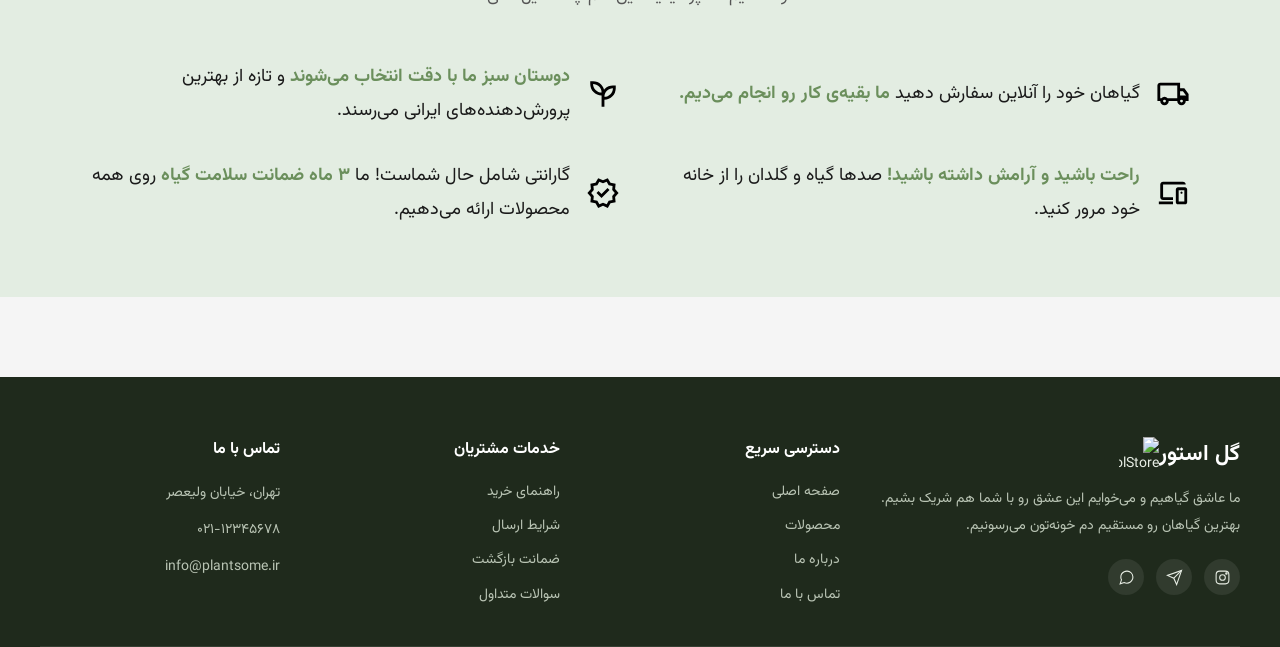
==== commit 2638f509: "commit" ====
--- a/frontend/index.html
+++ b/frontend/index.html
@@ -54,19 +54,20 @@
          <h3 class="section-title">دسته بندی ها</h3>
          <div class="CategoriesContainer">
             <div class="category">
-               <img class="CategoriesImg" src="image/poster/1.png" alt="">
+               <img class="CategoriesImg" src="image/Categories/McQueens12.04.2022_BT10740_PurpleVase.jpg" alt="">
                <p class="CategoriesTitle">همه محصولات</p>
             </div>
             <div class="category">
-               <img class="CategoriesImg" src="image/poster/2.jpg" alt="">
+               <img class="CategoriesImg" src="image/Categories/Picture3_82df690a-d71d-4429-9c2b-62b3cfba5137.jpg" alt="">
                <p class="CategoriesTitle">گل های آپارتمانی</p>
             </div>
             <div class="category">
-               <img class="CategoriesImg" src="image/poster/3.png" alt="">
+               <img class="CategoriesImg" src="image/Categories/APC_0463-768x768.jpg" alt="">
+               
                <p class="CategoriesTitle">باکس گل</p>
             </div>
             <div class="category">
-               <img class="CategoriesImg" src="image/poster/1.png" alt="">
+               <img class="CategoriesImg" src="image/Categories/McQueens_12_01_2022_BT6341.jpg" alt="">
                <p class="CategoriesTitle">دسته گل</p>
             </div>
          </div>
@@ -123,7 +124,7 @@
                <div class="WhyItem">
                   <img class="WhyIcon" src="image/icons/local_shipping_24dp_F0F0F0_FILL0_wght400_GRAD0_opsz24.svg"
                      alt="ارسال">
-                  <p class="WhyText">میپ میپ! گیاهان خود را آنلاین سفارش دهید و بقیه‌اش با ما! <span
+                  <p class="WhyText">گیاهان خود را آنلاین سفارش دهید <span
                         class="highlight">ما بقیه‌ی کار رو انجام می‌دیم.</span></p>
                </div>
 
@@ -159,9 +160,9 @@
 
    <!-- Footer -->
    <div id="SiteFooter"></div>
-
    <script src="js/main.js"></script>
    <script src="js/slider.js"></script>
+   
 </body>
 
 </html>
--- a/frontend/css/header.css
+++ b/frontend/css/header.css
@@ -64,6 +64,7 @@
    display: flex;
    align-items: center;
 }
+
 .logo:hover{
    color: #a90b23;
 }
--- a/frontend/css/whySection.css
+++ b/frontend/css/whySection.css
@@ -4,6 +4,7 @@
    padding: 70px 30px;
    text-align: center;
    margin-top: 50px;
+   margin-bottom: 80px;
 }
 
 .WhyTitle h3 {
--- a/frontend/css/Best-selling.css
+++ b/frontend/css/Best-selling.css
@@ -1,11 +1,11 @@
-
-
 .ProductsGrid {
    display: flex;
    flex-wrap: wrap;
    justify-content: start;
    gap: 24px;
- 
+   background:#6b8f5c;
+   border-radius: 15px;
+   padding: 10px;
 }
 
 .ProductCard {
--- a/frontend/css/footer.css
+++ b/frontend/css/footer.css
@@ -105,4 +105,29 @@
    text-align: center;
    color: #8a947f;
    font-size: 13px;
+}
+
+.logoContainer{
+   display: flex;
+   align-content: center;
+}
+
+.logo{
+   display: flex;
+   align-items: center;
+   align-content: center;
+   justify-content: center;
+   font-size: 24px;
+   font-weight: bold;
+   color: #333333;
+   display: flex;
+   align-items: center;
+}
+.logo:hover{
+   color: #a90b23;
+}
+
+.logoImage{
+   width: 40px;
+   height: 40px;
 }
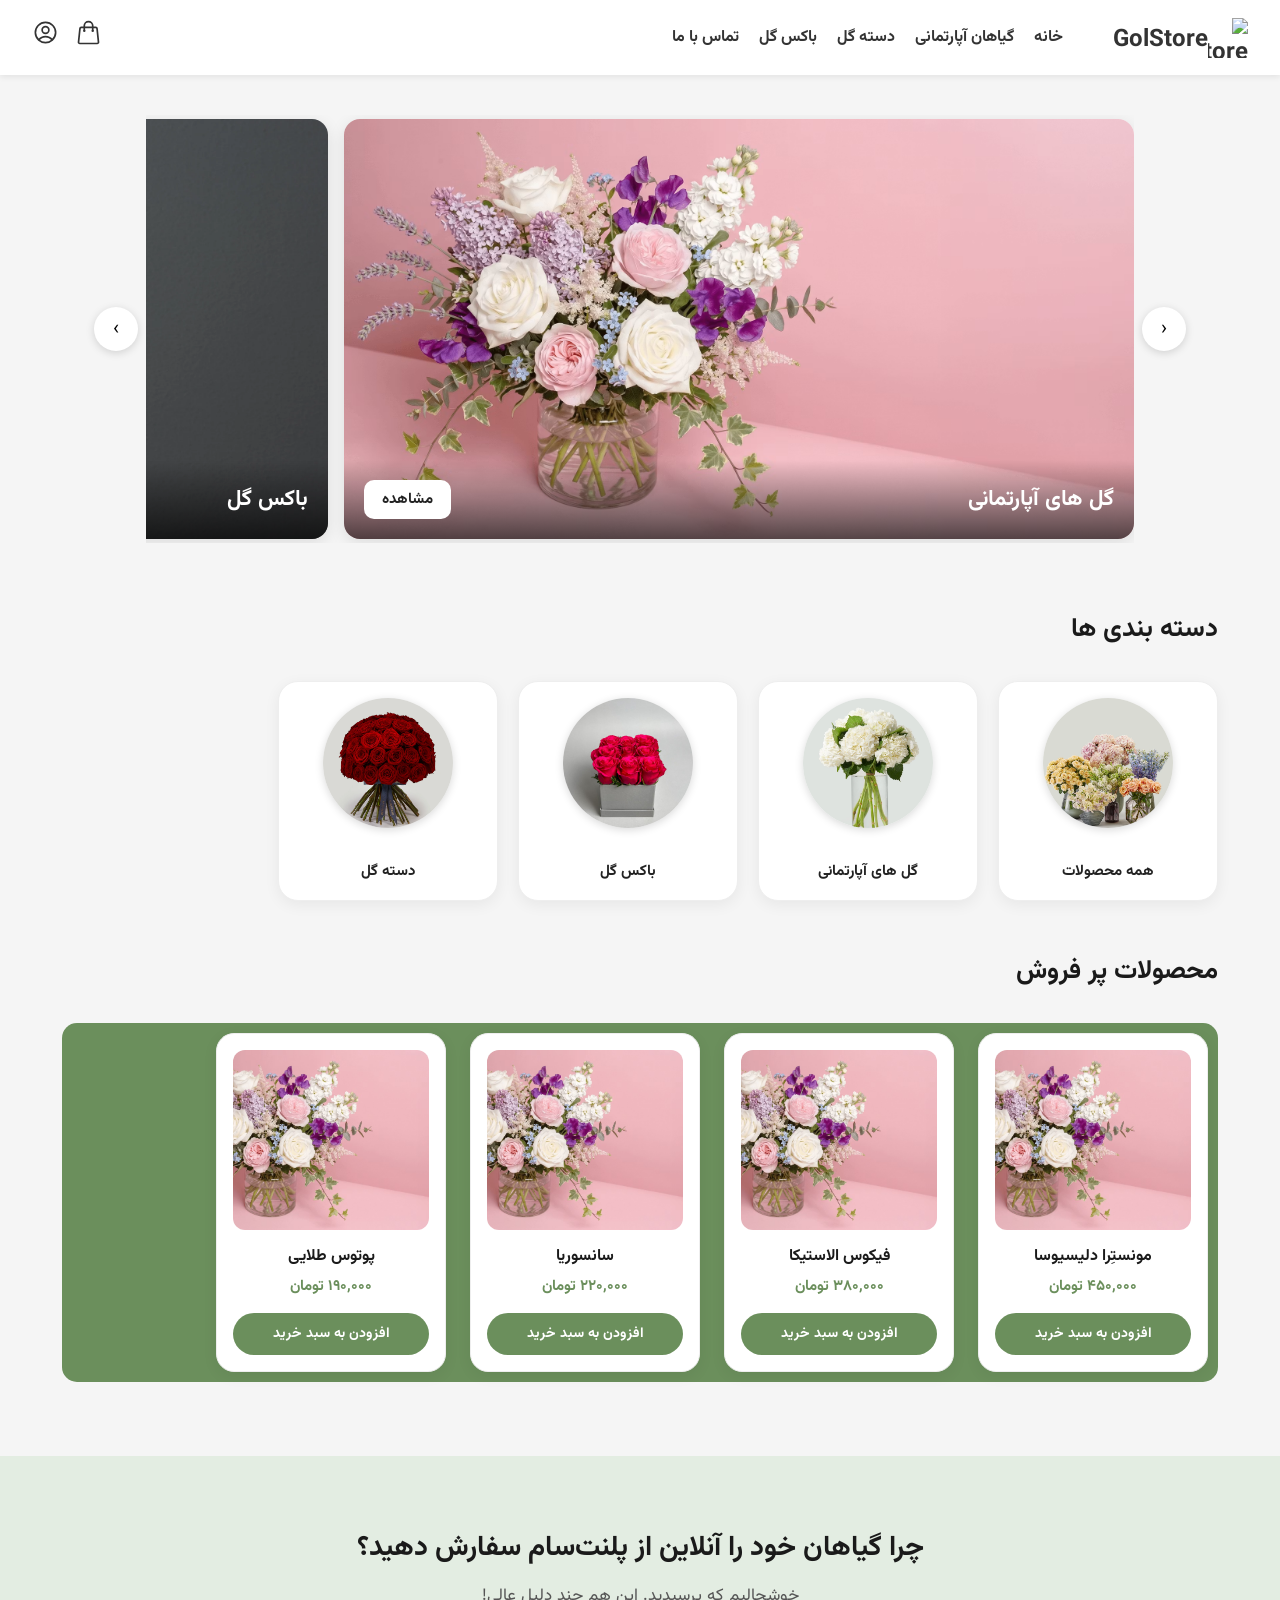
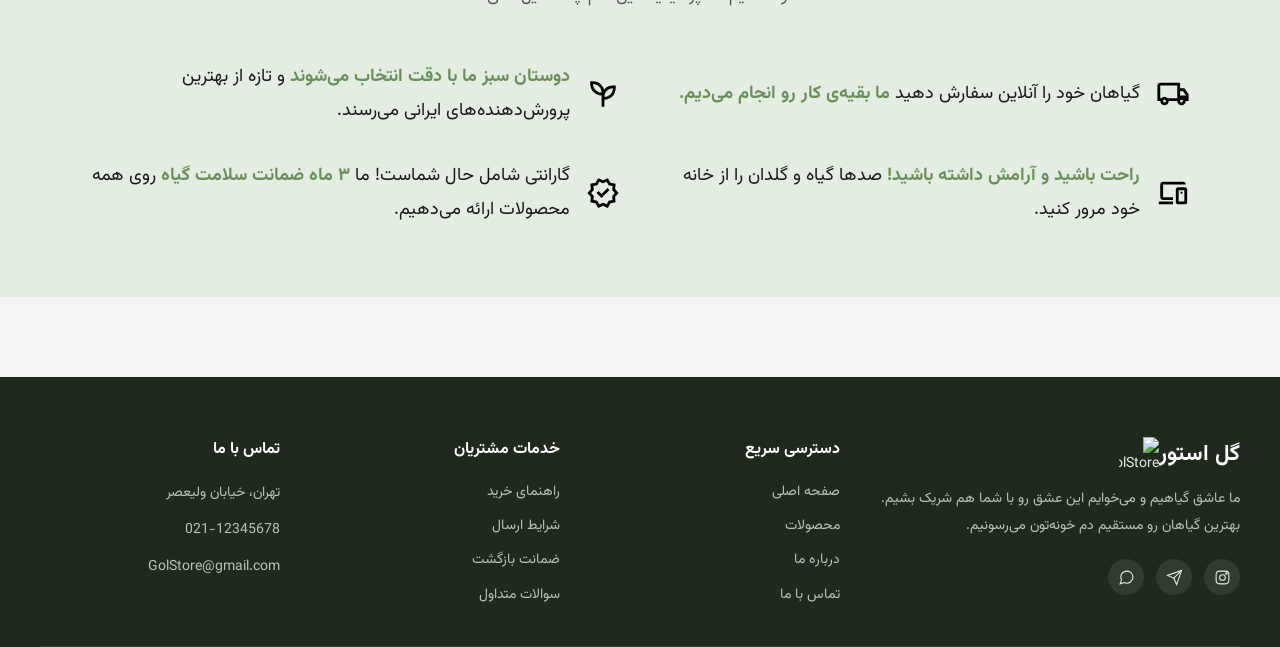
==== commit 500be6a9: "fix bug" ====
--- a/frontend/index.html
+++ b/frontend/index.html
@@ -5,23 +5,75 @@
    <meta charset="UTF-8">
    <title>GolStore</title>
    <link rel="stylesheet" href="css/style.css">
-   <link rel="stylesheet" href="css/header.css">
-   <link rel="stylesheet" href="css/slider.css">
-   <link rel="stylesheet" href="css/categories.css">
-   <link rel="stylesheet" href="css/whySection.css">
-   <link rel="stylesheet" href="css/Best-selling.css">
-   <link rel="stylesheet" href="css/footer.css">
+   <link rel="stylesheet" href="css/homeStyles/header.css">
+   <link rel="stylesheet" href="css/homeStyles/slider.css">
+   <link rel="stylesheet" href="css/homeStyles/categories.css">
+   <link rel="stylesheet" href="css/homeStyles/whySection.css">
+   <link rel="stylesheet" href="css/homeStyles/Best-selling.css">
+   <link rel="stylesheet" href="css/homeStyles/footer.css">
 </head>
 
 <body id="IndexBody">
 
-   <!-- Header -->
-   <div id="header-placeholder"></div>
+   <!------------------------------------------------ Header ------------------------------------------------>
+   <header class="site-header">
+
+      <!--  -->
+      <div class="headerLogoAndLinkContainer">
+         <div class="logo">
+            <img src="/shop/frontend/icon/rose.png" alt="GolStore Logo" class="logoImage">
+            <div class="logoText">
+               <p class="logoText1">
+                  GolStore
+               </p>
+            </div>
+         </div>
+         <div class="headerLinksContainer">
+            <div class="headerLink"> <a href="index.html">خانه</a> </div>
+            <div class="headerLink"> <a href="index.html">گیاهان آپارتمانی</a> </div>
+            <div class="headerLink"> <a href="index.html">دسته گل</a> </div>
+            <div class="headerLink"> <a href="index.html"> باکس گل</a> </div>
+            <div class="headerLink"> <a href="index.html"> تماس با ما</a> </div>
+         </div>
+      </div>
+
+
+
+
+      <!--  -->
+      <div class="headerIconsContainer">
+
+         <div>
+            <a href="cart.html">
+               <svg xmlns="http://www.w3.org/2000/svg" fill="none" viewBox="0 0 24 24" stroke-width="1.5"
+                  stroke="currentColor" class="headerIcons">
+                  <path stroke-linecap="round" stroke-linejoin="round"
+                     d="M15.75 10.5V6a3.75 3.75 0 1 0-7.5 0v4.5m11.356-1.993 1.263 12c.07.665-.45 1.243-1.119 1.243H4.25a1.125 1.125 0 0 1-1.12-1.243l1.264-12A1.125 1.125 0 0 1 5.513 7.5h12.974c.576 0 1.059.435 1.119 1.007ZM8.625 10.5a.375.375 0 1 1-.75 0 .375.375 0 0 1 .75 0Zm7.5 0a.375.375 0 1 1-.75 0 .375.375 0 0 1 .75 0Z" />
+               </svg>
+            </a>
+         </div>
+
+         <div>
+            <a href="cart.html">
+               <svg xmlns="http://www.w3.org/2000/svg" fill="none" viewBox="0 0 24 24" stroke-width="1.5"
+                  stroke="currentColor" class="headerIcons">
+                  <path stroke-linecap="round" stroke-linejoin="round"
+                     d="M17.982 18.725A7.488 7.488 0 0 0 12 15.75a7.488 7.488 0 0 0-5.982 2.975m11.963 0a9 9 0 1 0-11.963 0m11.963 0A8.966 8.966 0 0 1 12 21a8.966 8.966 0 0 1-5.982-2.275M15 9.75a3 3 0 1 1-6 0 3 3 0 0 1 6 0Z" />
+               </svg>
+            </a>
+         </div>
+
+      </div>
+
+
+   </header>
+
 
    <!-- main -->
    <main>
+
       <div class="container">
-         <!-- slider -->
+         <!-------------------------------------------------- slider -------------------------------------------------->
          <div class="slider-wrapper">
             <button id="nextBtn" class="slider-btn">‹</button>
             <div class="slider" id="mySlider">
@@ -50,7 +102,7 @@
             <button id="prevBtn" class="slider-btn">›</button>
          </div>
 
-         <!-- Categories -->
+         <!------------------------------------------------ Categories ------------------------------------------------>
          <h3 class="section-title">دسته بندی ها</h3>
          <div class="CategoriesContainer">
             <div class="category">
@@ -58,12 +110,13 @@
                <p class="CategoriesTitle">همه محصولات</p>
             </div>
             <div class="category">
-               <img class="CategoriesImg" src="image/Categories/Picture3_82df690a-d71d-4429-9c2b-62b3cfba5137.jpg" alt="">
+               <img class="CategoriesImg" src="image/Categories/Picture3_82df690a-d71d-4429-9c2b-62b3cfba5137.jpg"
+                  alt="">
                <p class="CategoriesTitle">گل های آپارتمانی</p>
             </div>
             <div class="category">
                <img class="CategoriesImg" src="image/Categories/APC_0463-768x768.jpg" alt="">
-               
+
                <p class="CategoriesTitle">باکس گل</p>
             </div>
             <div class="category">
@@ -72,7 +125,7 @@
             </div>
          </div>
 
-         <!-- Best-selling -->
+         <!------------------------------------------------ Best-selling ------------------------------------------------>
          <div class="ProductsContainer">
             <h3 class="section-title">محصولات پر فروش</h3>
 
@@ -108,10 +161,9 @@
 
             </div>
          </div>
-
-      </div>
-
-      <!-- Why section -->
+      </div>
+
+      <!------------------------------------------------ Why section ------------------------------------------------>
       <div class="WhyContainer">
          <div class="WhyTitle">
             <h3>چرا گیاهان خود را آنلاین از پلنت‌سام سفارش دهید؟</h3>
@@ -124,8 +176,8 @@
                <div class="WhyItem">
                   <img class="WhyIcon" src="image/icons/local_shipping_24dp_F0F0F0_FILL0_wght400_GRAD0_opsz24.svg"
                      alt="ارسال">
-                  <p class="WhyText">گیاهان خود را آنلاین سفارش دهید <span
-                        class="highlight">ما بقیه‌ی کار رو انجام می‌دیم.</span></p>
+                  <p class="WhyText">گیاهان خود را آنلاین سفارش دهید <span class="highlight">ما بقیه‌ی کار رو انجام
+                        می‌دیم.</span></p>
                </div>
 
                <div class="WhyItem">
@@ -158,11 +210,76 @@
    </main>
 
 
-   <!-- Footer -->
-   <div id="SiteFooter"></div>
-   <script src="js/main.js"></script>
-   <script src="js/slider.js"></script>
-   
+   <!------------------------------------------------ Footer ------------------------------------------------>
+   <footer class="SiteFooter">
+      <div class="FooterTop">
+
+         <div class="FooterCol FooterBrand">
+            <div class="logoContainer">
+               <h4 class="FooterLogo">گل استور</h4>
+               <img src="/shop/frontend/icon/rose.png" alt="GolStore Logo" class="logoImage">
+            </div>
+            <p class="FooterDesc">ما عاشق گیاهیم و می‌خوایم این عشق رو با شما هم شریک بشیم. بهترین گیاهان رو مستقیم دم
+               خونه‌تون می‌رسونیم.</p>
+            <div class="FooterSocial">
+               <a href="#" class="SocialIcon" aria-label="اینستاگرام">
+                  <svg viewBox="0 0 24 24" fill="none" stroke="currentColor" stroke-width="1.5">
+                     <rect x="3" y="3" width="18" height="18" rx="5" />
+                     <circle cx="12" cy="12" r="4" />
+                     <circle cx="17.5" cy="6.5" r="1" />
+                  </svg>
+               </a>
+               <a href="#" class="SocialIcon" aria-label="تلگرام">
+                  <svg viewBox="0 0 24 24" fill="none" stroke="currentColor" stroke-width="1.5">
+                     <path d="M22 2L11 13" />
+                     <path d="M22 2l-7 20-4-9-9-4z" />
+                  </svg>
+               </a>
+               <a href="#" class="SocialIcon" aria-label="واتساپ">
+                  <svg viewBox="0 0 24 24" fill="none" stroke="currentColor" stroke-width="1.5">
+                     <path
+                        d="M21 11.5a8.38 8.38 0 01-.9 3.8 8.5 8.5 0 01-7.6 4.7 8.38 8.38 0 01-3.8-.9L3 21l1.9-5.7a8.38 8.38 0 01-.9-3.8 8.5 8.5 0 014.7-7.6 8.38 8.38 0 013.8-.9h.5a8.48 8.48 0 018 8v.5z" />
+                  </svg>
+               </a>
+            </div>
+         </div>
+
+         <div class="FooterCol">
+            <h5 class="FooterTitle">دسترسی سریع</h5>
+            <ul class="FooterLinks">
+               <li><a href="#">صفحه اصلی</a></li>
+               <li><a href="#">محصولات</a></li>
+               <li><a href="#">درباره ما</a></li>
+               <li><a href="#">تماس با ما</a></li>
+            </ul>
+         </div>
+
+         <div class="FooterCol">
+            <h5 class="FooterTitle">خدمات مشتریان</h5>
+            <ul class="FooterLinks">
+               <li><a href="#">راهنمای خرید</a></li>
+               <li><a href="#">شرایط ارسال</a></li>
+               <li><a href="#">ضمانت بازگشت</a></li>
+               <li><a href="#">سوالات متداول</a></li>
+            </ul>
+         </div>
+
+         <div class="FooterCol">
+            <h5 class="FooterTitle">تماس با ما</h5>
+            <ul class="FooterLinks FooterContact">
+               <li>تهران، خیابان ولیعصر</li>
+               <li>021-12345678</li>
+               <li>GolStore@gmail.com</li>
+            </ul>
+         </div>
+
+      </div>
+
+   </footer>
+
+
+   <script src="js/slider/slider.js"></script>
+
 </body>
 
 </html>
--- a/frontend/css/homeStyles/header.css
+++ b/frontend/css/homeStyles/header.css
@@ -0,0 +1,75 @@
+.site-header {
+   display: flex;
+   justify-content: space-between;
+   align-items: center;
+   padding: 16px 32px;
+   background-color: #ffffff;
+   box-shadow: 0 2px 6px rgba(0, 0, 0, 0.08);
+}
+
+.headerIcons {
+   width: 27px;
+   height: 27px;
+   color: #333333;
+   transition: color 0.3s ease;
+}
+
+.headerIconsContainer {
+   display: flex;
+   align-items: center;
+   gap: 16px;
+}
+
+.headerLogoAndLinkContainer{
+   display: flex;
+   align-items: center;
+   gap: 50px;
+}
+
+.headerLinksContainer{
+   display: flex;
+   align-items: center;
+   gap: 20px;
+   font-weight: bold;
+}
+
+.headerLink{
+   font-size: 16px;
+   color: #333333;
+   transition: color 0.3s ease;
+}
+.headerLink:hover{
+   color: #a90b23;
+}
+
+.logoText{
+   display: flex;
+   align-items: center;
+   justify-content: center;
+   font-size: 24px;
+   font-weight: bold;
+   color: #333333;
+   padding-top: 5px;
+}
+
+
+.logo{
+   display: flex;
+   align-items: center;
+   align-content: center;
+   justify-content: center;
+   font-size: 24px;
+   font-weight: bold;
+   color: #333333;
+   display: flex;
+   align-items: center;
+}
+
+.logo:hover{
+   color: #a90b23;
+}
+
+.logoImage{
+   width: 40px;
+   height: 40px;
+}
--- a/frontend/css/homeStyles/slider.css
+++ b/frontend/css/homeStyles/slider.css
@@ -0,0 +1,98 @@
+
+
+.slider-wrapper {
+  display: flex;
+  align-items: center;
+  gap: 8px;
+  padding: 16px 32px;
+}
+
+.slider {
+  width: 100%;
+  display: flex;
+  overflow-x: auto;
+  scroll-snap-type: x mandatory;
+  gap: 16px;
+  padding: 4px 0;
+  scrollbar-width: none; /* فایرفاکس: مخفی کردن اسکرول‌بار */
+}
+
+.slider::-webkit-scrollbar {
+  display: none; /* کروم/سافاری: مخفی کردن اسکرول‌بار */
+}
+
+.slider-item {
+  overflow: hidden;
+  position: relative;
+  flex: 0 0 auto;
+  width: 80%;
+  height: 420px;
+  scroll-snap-align: center;
+  background-color: #fff;
+  border-radius: 16px;
+  box-shadow: 0 4px 16px rgba(0, 0, 0, 0.1);
+  transition: transform 0.3s ease, box-shadow 0.3s ease;
+}
+
+.slider-item:hover {
+  transform: translateY(-4px);
+  box-shadow: 0 8px 24px rgba(0, 0, 0, 0.16);
+}
+
+.slider-img {
+  width: 100%;
+  height: 100%;
+  object-fit: cover;
+  display: block;
+}
+
+.slider-item-content {
+  position: absolute;
+  bottom: 0;
+  left: 0;
+  right: 0;
+  display: flex;
+  align-items: center;
+  justify-content: space-between;
+  gap: 12px;
+  padding: 20px;
+  background: linear-gradient(to top, rgba(0, 0, 0, 0.65) 0%, rgba(0, 0, 0, 0) 100%);
+}
+
+.slider-item-content p {
+  font-size: 22px;
+  font-weight: 600;
+  color: #ffffff;
+  margin: 0;
+}
+
+.slider-img-btn {
+  flex-shrink: 0;
+  background-color: #ffffff;
+  color: #222;
+  font-size: 15px;
+  font-weight: 600;
+  border-radius: 10px;
+  padding: 8px 18px;
+  transition: background-color 0.2s ease;
+}
+
+.slider-img-btn:hover {
+  background-color: #eeeeee;
+}
+
+.slider-btn {
+  flex-shrink: 0;
+  width: 44px;
+  height: 44px;
+  border-radius: 50%;
+  background-color: #ffffff;
+  box-shadow: 0 2px 8px rgba(0, 0, 0, 0.15);
+  font-size: 20px;
+  transition: background-color 0.2s ease, transform 0.15s ease;
+}
+
+.slider-btn:hover {
+  background-color: #f0f0f0;
+  transform: scale(1.05);
+}
--- a/frontend/css/homeStyles/categories.css
+++ b/frontend/css/homeStyles/categories.css
@@ -0,0 +1,41 @@
+.CategoriesContainer {
+   display: flex;
+   gap: 20px;
+   justify-content: start;
+}
+
+.category {
+   background: #fff;
+   border: 1px solid #eee;
+   border-radius: 20px;
+   width: 220px;
+   height: 220px;
+   display: flex;
+   flex-direction: column;
+   justify-content: space-around;
+   align-items: center;
+   box-shadow: 0 4px 15px rgba(0, 0, 0, 0.06);
+   transition: transform 0.25s ease, box-shadow 0.25s ease;
+}
+
+.category:hover {
+   transform: translateY(-6px);
+   box-shadow: 0 10px 25px rgba(0, 0, 0, 0.12);
+}
+
+.CategoriesImg {
+   border: none;
+   object-fit: cover;
+   width: 130px;
+   height: 130px;
+   border-radius: 50%;
+   box-shadow: 0 2px 8px rgba(0, 0, 0, 0.15);
+}
+
+.CategoriesTitle {
+   text-align: center;
+   font-weight: 600;
+   font-size: 15px;
+   color: #222;
+   margin: 0;
+}
--- a/frontend/css/homeStyles/whySection.css
+++ b/frontend/css/homeStyles/whySection.css
@@ -0,0 +1,71 @@
+.WhyContainer {
+   direction: rtl;
+   background: #e3ede2;
+   padding: 70px 30px;
+   text-align: center;
+   margin-top: 50px;
+   margin-bottom: 80px;
+}
+
+.WhyTitle h3 {
+   font-size: 28px;
+   font-weight: 800;
+   color: #1a1a1a;
+   margin-bottom: 12px;
+}
+
+.WhyTitle p {
+   color: #555;
+   font-size: 17px;
+   margin-bottom: 50px;
+}
+
+.WhyDescriptionContainer {
+   max-width: 1100px;
+   margin: 0 auto;
+   display: flex;
+   flex-direction: column;
+   gap: 30px;
+}
+
+.WhyRow {
+   display: flex;
+   justify-content: space-between;
+   gap: 40px;
+   flex-wrap: wrap;
+}
+
+.WhyItem {
+   flex: 1;
+   min-width: 280px;
+   display: flex;
+   align-items: center;
+   gap: 16px;
+   text-align: right;
+   color: black;
+}
+
+.WhyIcon {
+   flex-shrink: 0;
+   width: 34px;
+   height: 34px;
+   color: #1a1a1a;
+}
+
+.WhyIcon svg {
+   width: 100%;
+   height: 100%;
+}
+
+.WhyText {
+   font-size: 18px;
+   line-height: 1.9;
+   color: #1a1a1a;
+   margin: 0;
+}
+
+.highlight {
+   color: #6b8f5c;
+   font-weight: 700;
+}
+
--- a/frontend/css/homeStyles/Best-selling.css
+++ b/frontend/css/homeStyles/Best-selling.css
@@ -0,0 +1,66 @@
+.ProductsGrid {
+   display: flex;
+   flex-wrap: wrap;
+   justify-content: start;
+   gap: 24px;
+   background:#6b8f5c;
+   border-radius: 15px;
+   padding: 10px;
+}
+
+.ProductCard {
+   background: #fff;
+   border: 1px solid #eee;
+   border-radius: 18px;
+   width: 230px;
+   padding: 16px;
+   display: flex;
+   flex-direction: column;
+   align-items: center;
+   box-shadow: 0 4px 15px rgba(0, 0, 0, 0.06);
+   transition: transform 0.25s ease, box-shadow 0.25s ease;
+}
+
+.ProductCard:hover {
+   transform: translateY(-6px);
+   box-shadow: 0 10px 25px rgba(0, 0, 0, 0.12);
+}
+
+.ProductImg {
+   width: 100%;
+   height: 180px;
+   object-fit: cover;
+   border-radius: 12px;
+   margin-bottom: 14px;
+}
+
+.ProductName {
+   font-size: 16px;
+   font-weight: 600;
+   color: #1a1a1a;
+   margin: 0 0 6px;
+}
+
+.ProductPrice {
+   font-size: 15px;
+   font-weight: 700;
+   color: #6b8f5c;
+   margin: 0 0 14px;
+}
+
+.AddToCartBtn {
+   width: 100%;
+   padding: 10px 0;
+   background: #6b8f5c;
+   color: #fff;
+   border: none;
+   border-radius: 999px;
+   font-size: 14px;
+   font-weight: 600;
+   cursor: pointer;
+   transition: background 0.2s ease;
+}
+
+.AddToCartBtn:hover {
+   background: #587349;
+}
--- a/frontend/css/homeStyles/footer.css
+++ b/frontend/css/homeStyles/footer.css
@@ -0,0 +1,133 @@
+.SiteFooter {
+   direction: rtl;
+   background: #1f2a1c;
+   color: #e7ede4;
+   padding: 60px 30px 0;
+   font-size: 14px;
+}
+
+.FooterTop {
+   max-width: 1200px;
+   margin: 0 auto;
+   display: flex;
+   flex-wrap: wrap;
+   justify-content: space-between;
+   gap: 40px;
+   padding-bottom: 40px;
+   border-bottom: 1px solid rgba(255, 255, 255, 0.1);
+}
+
+.FooterCol {
+   flex: 1;
+   min-width: 200px;
+}
+
+.FooterBrand {
+   flex: 1.5;
+   min-width: 260px;
+}
+
+.FooterLogo {
+   font-size: 22px;
+   font-weight: 800;
+   color: #fff;
+   margin: 0 0 14px;
+}
+
+.FooterDesc {
+   color: #b9c4b4;
+   line-height: 1.9;
+   margin: 0 0 20px;
+}
+
+.FooterSocial {
+   display: flex;
+   gap: 12px;
+}
+
+.SocialIcon {
+   width: 36px;
+   height: 36px;
+   border-radius: 50%;
+   background: rgba(255, 255, 255, 0.08);
+   display: flex;
+   align-items: center;
+   justify-content: center;
+   color: #e7ede4;
+   transition: background 0.2s ease, transform 0.2s ease;
+}
+
+.SocialIcon svg {
+   width: 17px;
+   height: 17px;
+}
+
+.SocialIcon:hover {
+   background: #6b8f5c;
+   transform: translateY(-3px);
+}
+
+.FooterTitle {
+   color: #fff;
+   font-size: 16px;
+   font-weight: 700;
+   margin: 0 0 18px;
+}
+
+.FooterLinks {
+   list-style: none;
+   padding: 0;
+   margin: 0;
+   display: flex;
+   flex-direction: column;
+   gap: 12px;
+}
+
+.FooterLinks a {
+   color: #b9c4b4;
+   text-decoration: none;
+   transition: color 0.2s ease;
+}
+
+.FooterLinks a:hover {
+   color: #8fbb7d;
+}
+
+.FooterContact li {
+   color: #b9c4b4;
+   line-height: 1.8;
+}
+
+.FooterBottom {
+   max-width: 1200px;
+   margin: 0 auto;
+   padding: 22px 0;
+   text-align: center;
+   color: #8a947f;
+   font-size: 13px;
+}
+
+.logoContainer{
+   display: flex;
+   align-content: center;
+}
+
+.logo{
+   display: flex;
+   align-items: center;
+   align-content: center;
+   justify-content: center;
+   font-size: 24px;
+   font-weight: bold;
+   color: #333333;
+   display: flex;
+   align-items: center;
+}
+.logo:hover{
+   color: #a90b23;
+}
+
+.logoImage{
+   width: 40px;
+   height: 40px;
+}
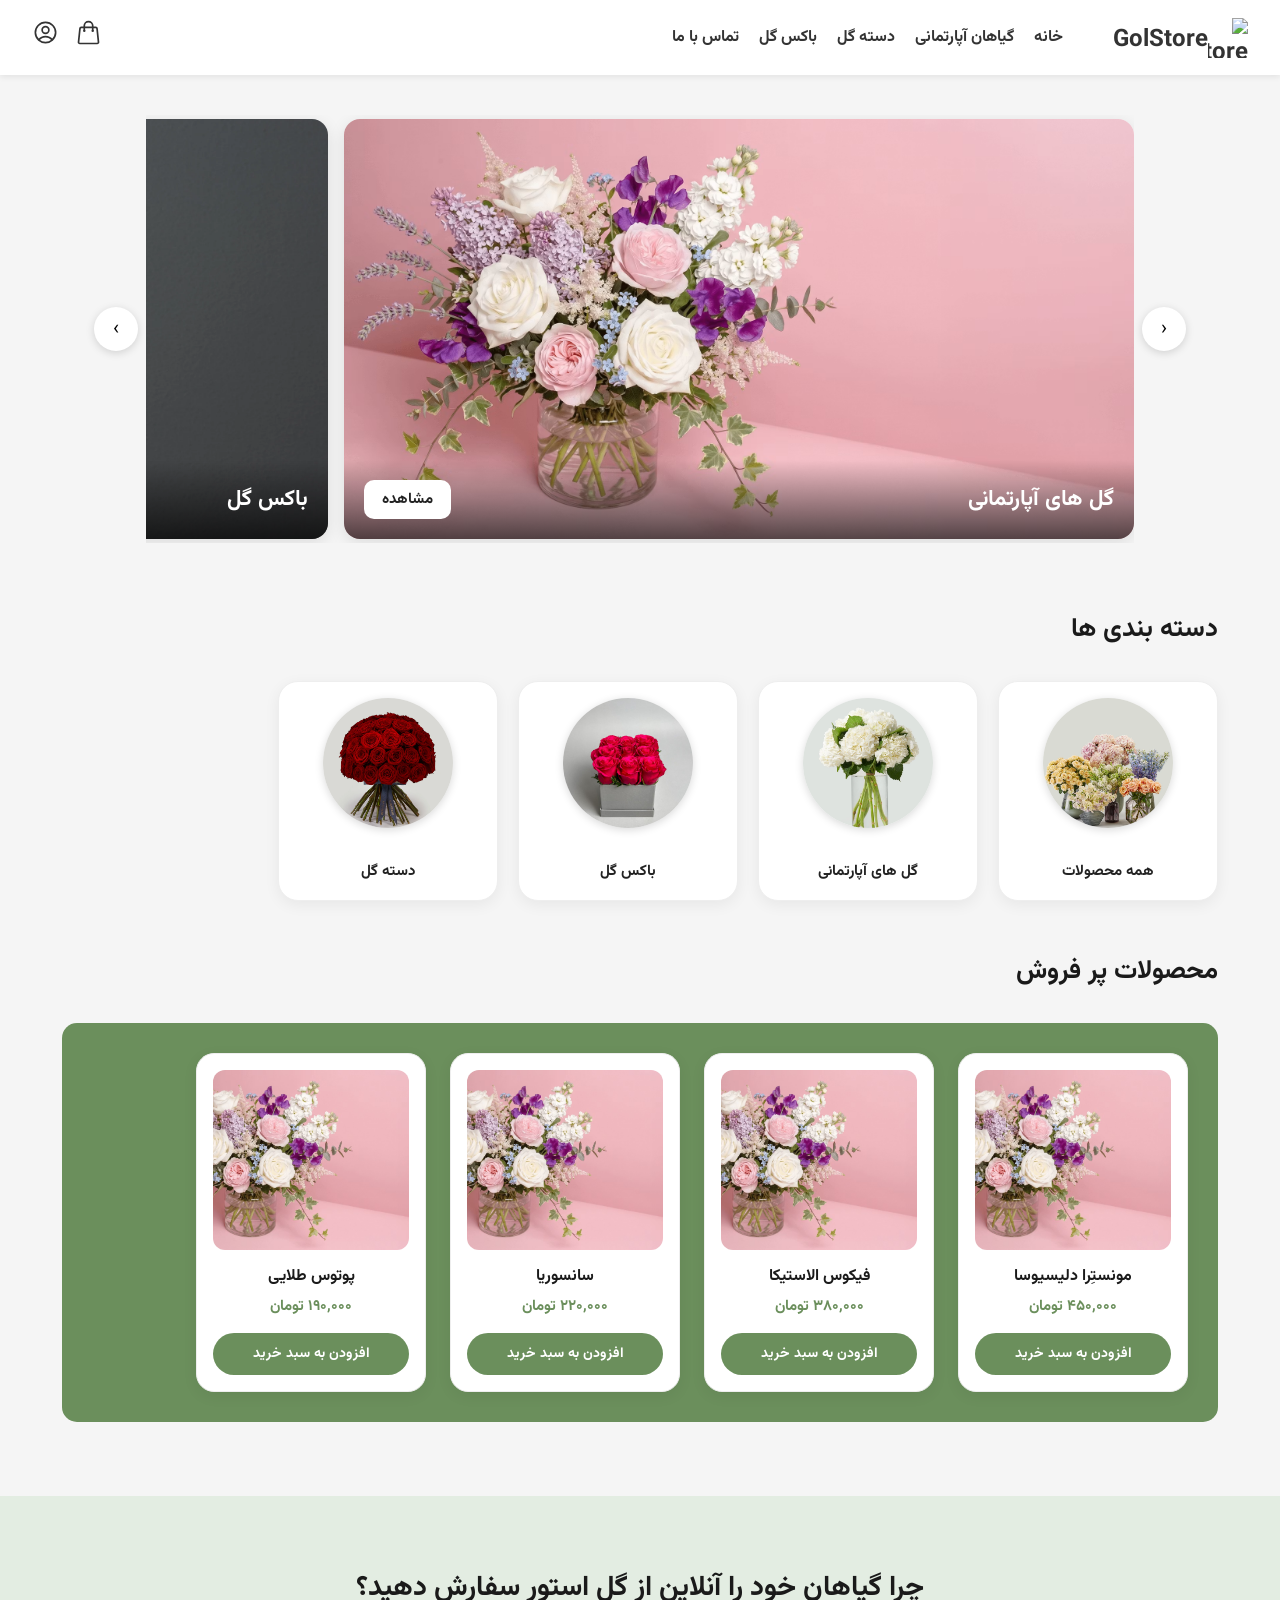
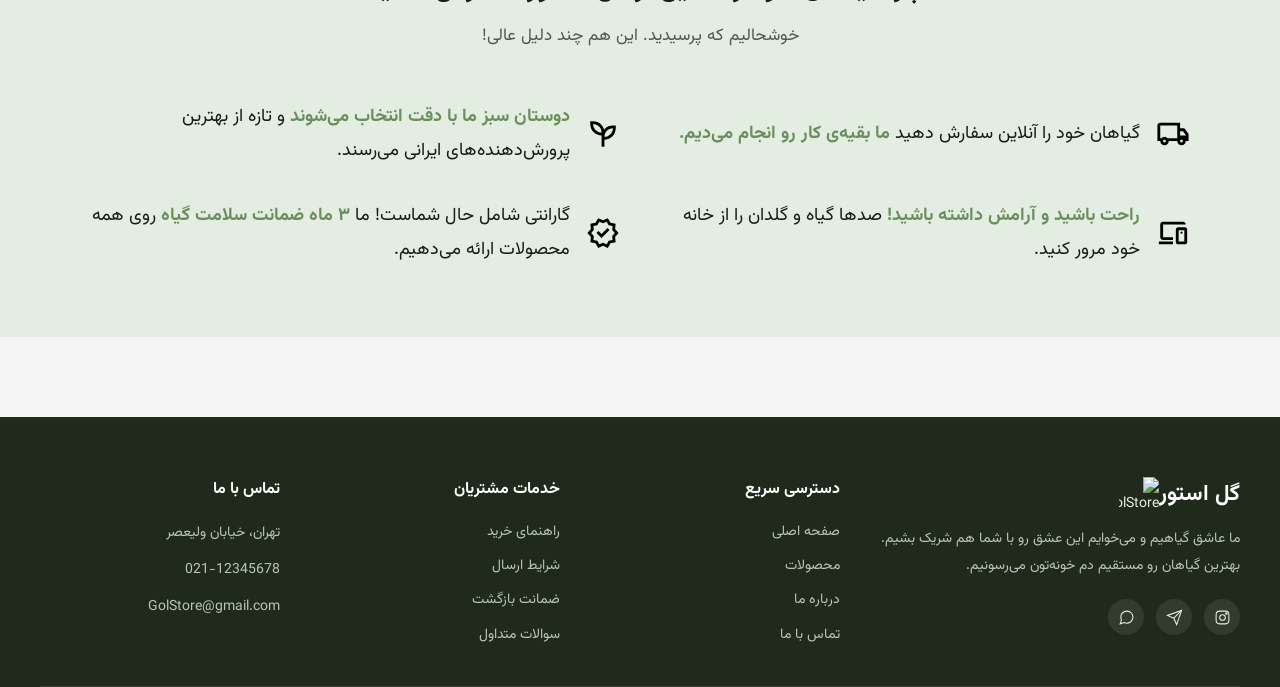
==== commit b2a8718c: "commit" ====
--- a/frontend/index.html
+++ b/frontend/index.html
@@ -166,7 +166,7 @@
       <!------------------------------------------------ Why section ------------------------------------------------>
       <div class="WhyContainer">
          <div class="WhyTitle">
-            <h3>چرا گیاهان خود را آنلاین از پلنت‌سام سفارش دهید؟</h3>
+            <h3>چرا گیاهان خود را آنلاین از گل استور سفارش دهید؟</h3>
             <p>خوشحالیم که پرسیدید. این هم چند دلیل عالی!</p>
          </div>
 
--- a/frontend/css/homeStyles/Best-selling.css
+++ b/frontend/css/homeStyles/Best-selling.css
@@ -5,7 +5,7 @@
    gap: 24px;
    background:#6b8f5c;
    border-radius: 15px;
-   padding: 10px;
+   padding: 30px;
 }
 
 .ProductCard {
